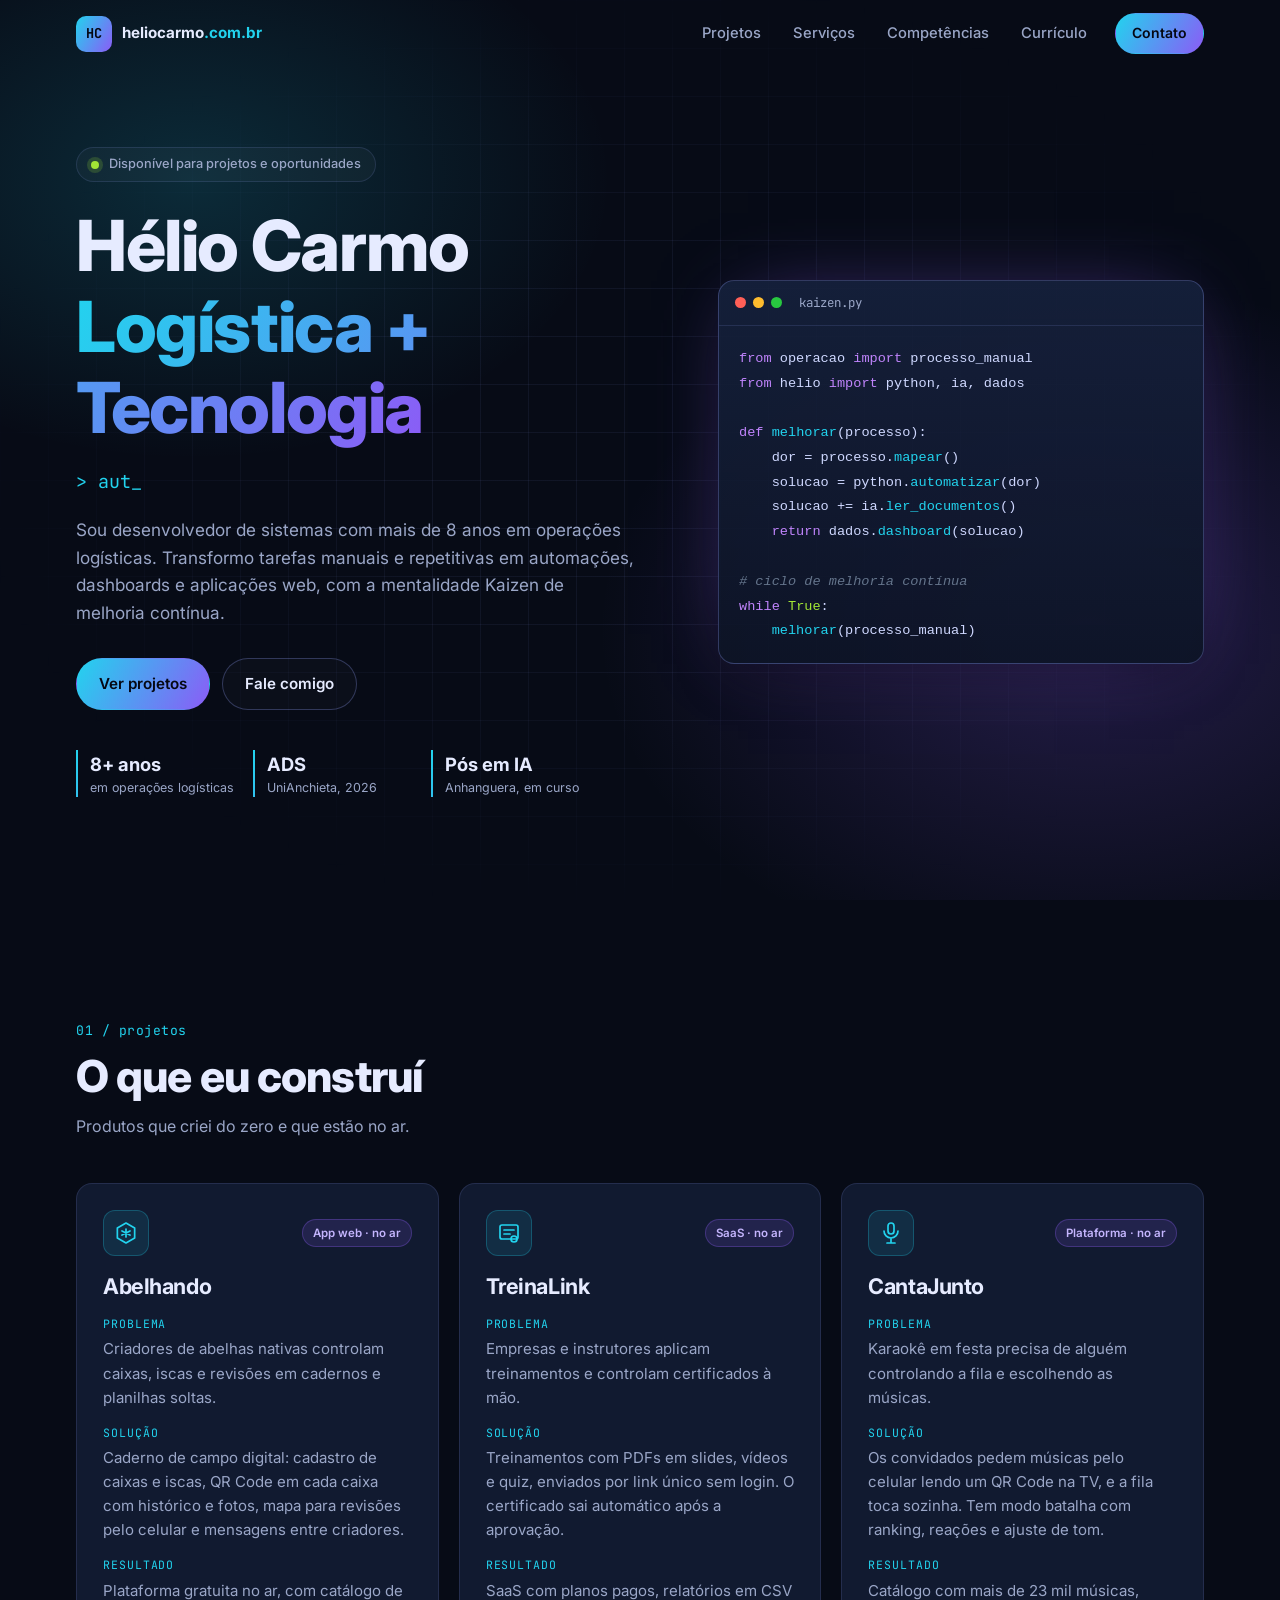
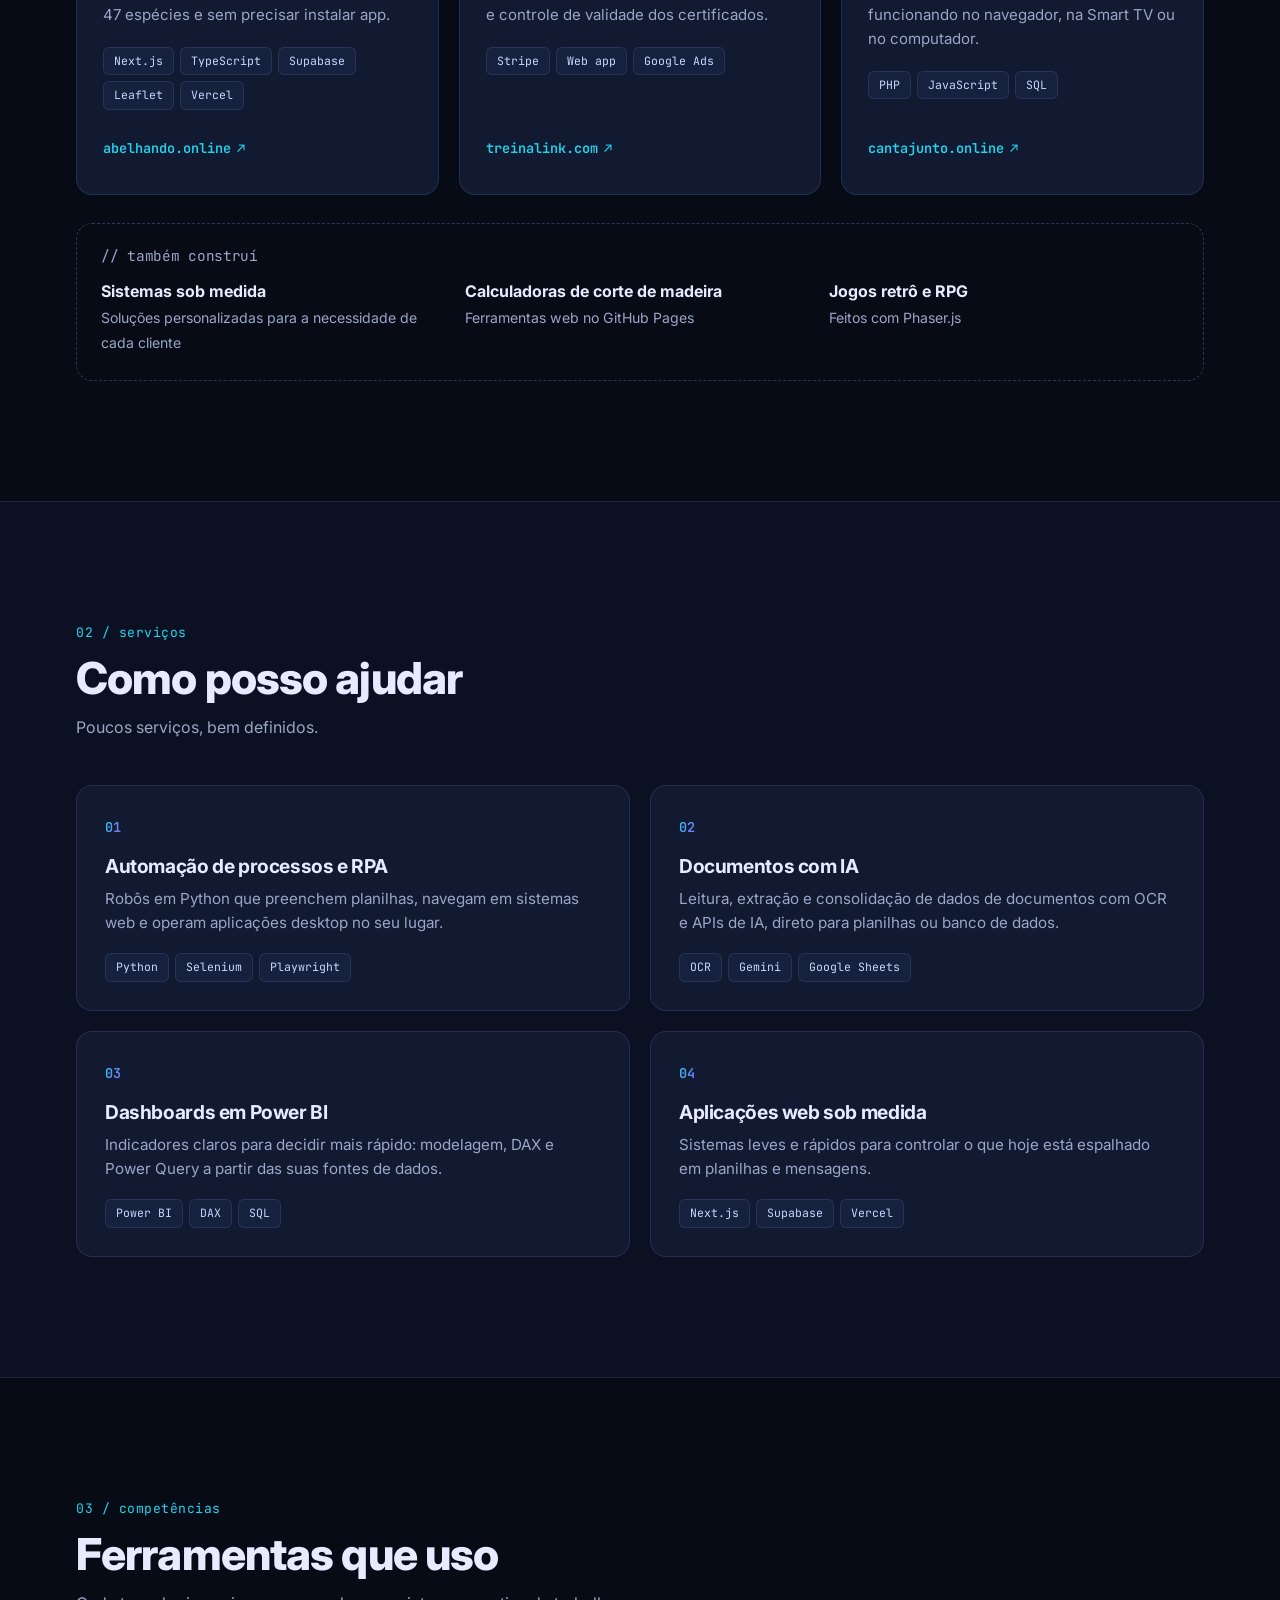
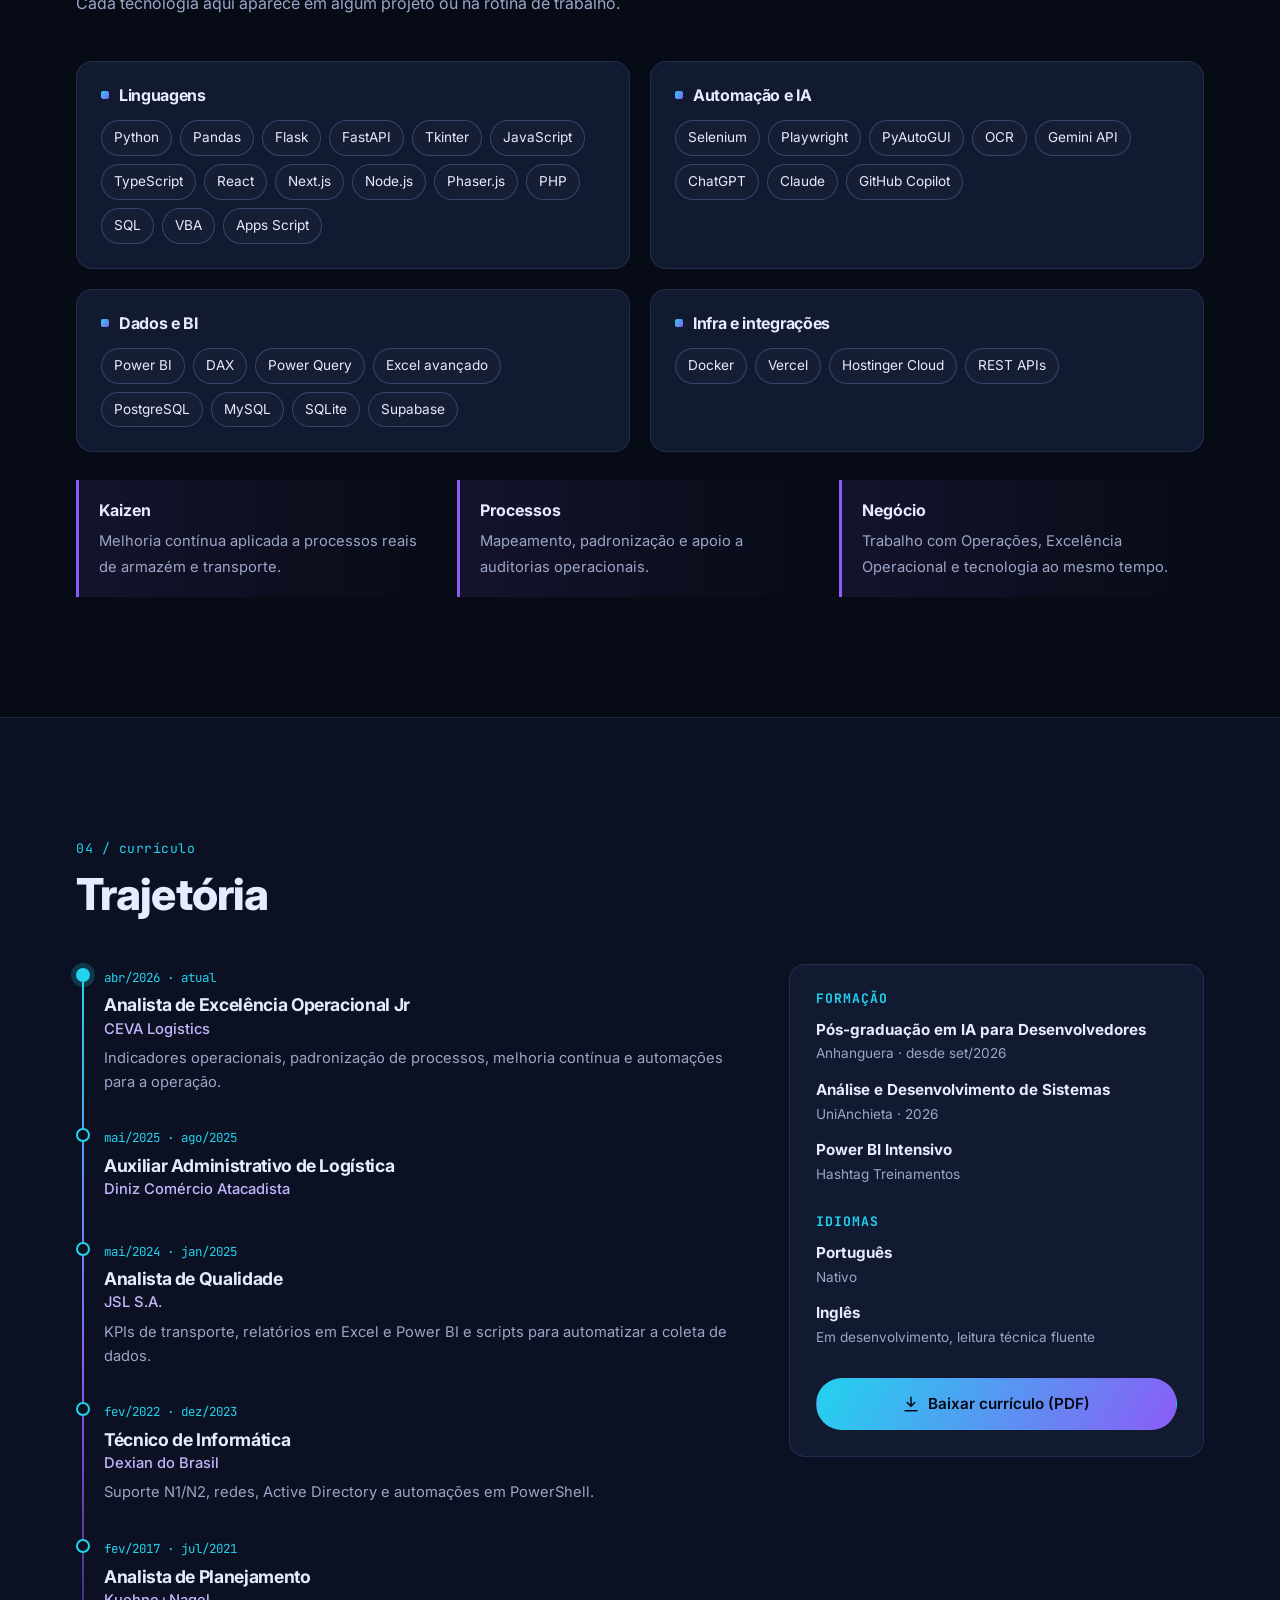
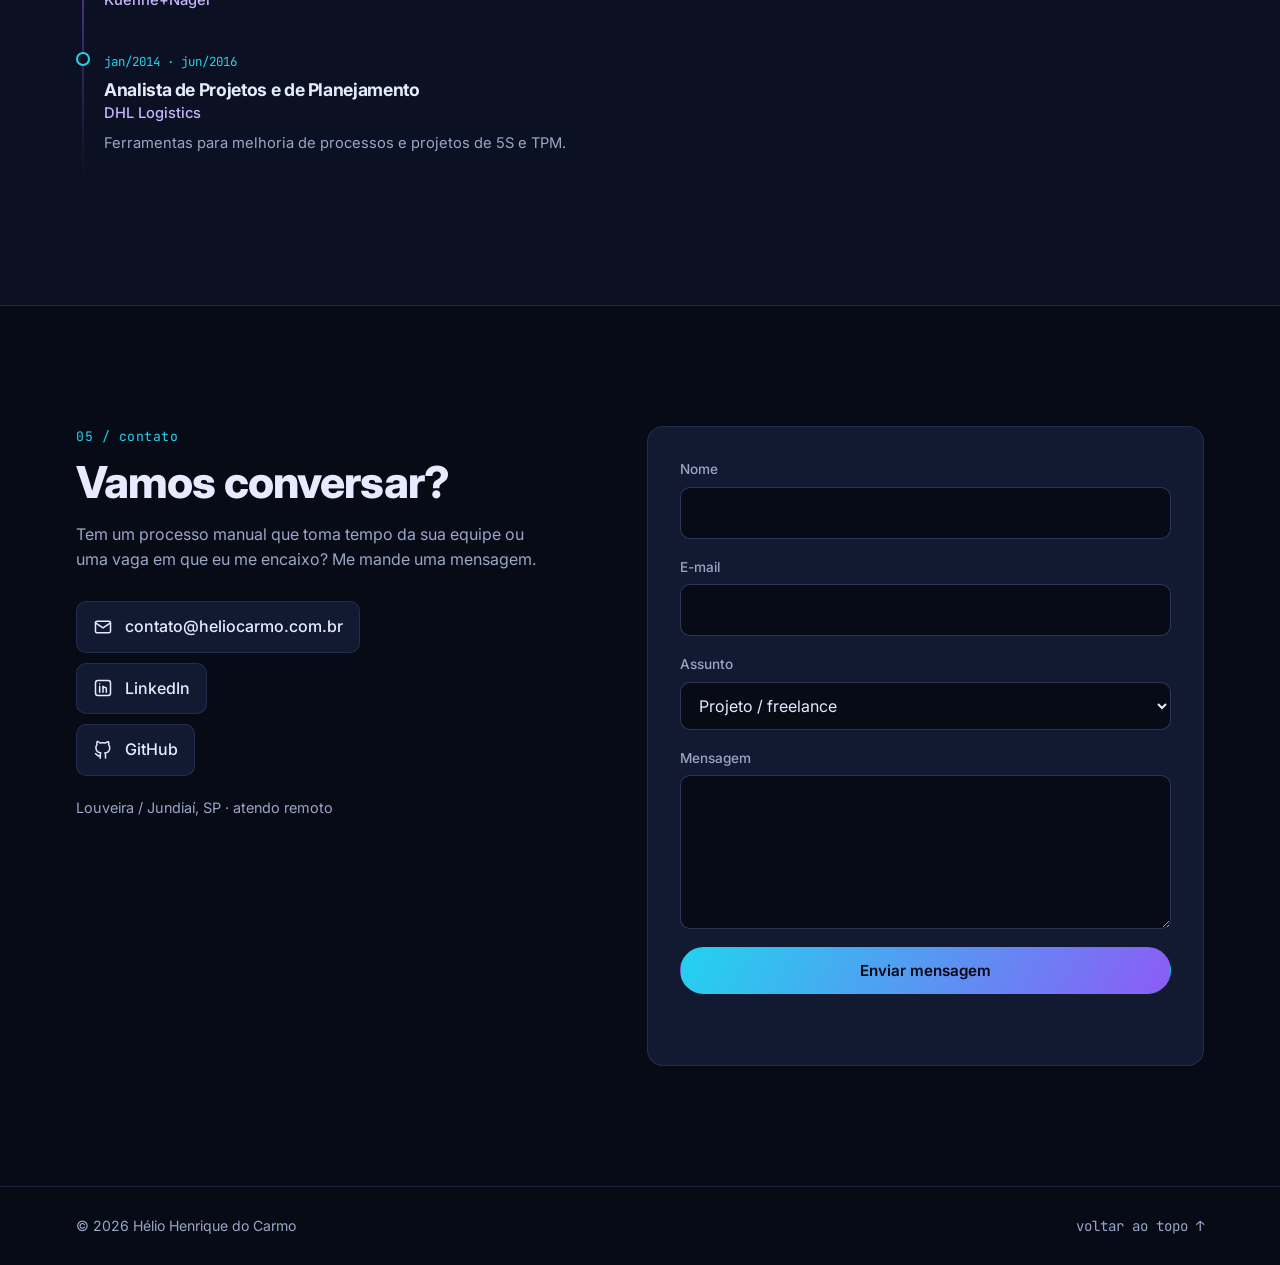
==== index.html @ 14b5cfe4 "Primeira versão do site pessoal Site one-page estático com seções de início, projetos, serviços, com" ====
<!doctype html>
<html lang="pt-BR" class="no-js">
<head>
  <meta charset="utf-8">
  <meta name="viewport" content="width=device-width, initial-scale=1">
  <title>Hélio Carmo · Desenvolvedor de Sistemas, Automação e Dados</title>
  <meta name="description" content="Hélio Henrique do Carmo: desenvolvedor de sistemas que une operações logísticas e tecnologia. Automação com Python, processamento de documentos com IA, Power BI e aplicações web.">
  <meta name="author" content="Hélio Henrique do Carmo">
  <link rel="canonical" href="https://heliocarmo.com.br/">

  <!-- Open Graph -->
  <meta property="og:type" content="website">
  <meta property="og:locale" content="pt_BR">
  <meta property="og:url" content="https://heliocarmo.com.br/">
  <meta property="og:title" content="Hélio Carmo · Automação, Dados e Desenvolvimento">
  <meta property="og:description" content="Transformo dores operacionais em soluções tecnológicas: automação, IA aplicada a documentos, dashboards e aplicações web.">
  <meta property="og:image" content="https://heliocarmo.com.br/assets/og-image.png">
  <meta name="theme-color" content="#070b16">

  <link rel="icon" href="assets/favicon.svg" type="image/svg+xml">
  <link rel="preconnect" href="https://fonts.googleapis.com">
  <link rel="preconnect" href="https://fonts.gstatic.com" crossorigin>
  <link href="https://fonts.googleapis.com/css2?family=Inter:wght@400;500;600;700;800&family=JetBrains+Mono:wght@400;600&display=swap" rel="stylesheet">
  <link rel="stylesheet" href="styles.css">
</head>
<body>
  <a class="skip-link" href="#conteudo">Pular para o conteúdo</a>

  <!-- ============ CABEÇALHO ============ -->
  <header class="header" id="topo">
    <nav class="nav container" aria-label="Navegação principal">
      <a href="#inicio" class="logo" aria-label="Hélio Carmo, voltar ao início">
        <span class="logo__mark">HC</span><span class="logo__text">heliocarmo<span class="accent">.com.br</span></span>
      </a>
      <button class="nav__toggle" aria-expanded="false" aria-controls="menu" aria-label="Abrir menu">
        <span></span><span></span><span></span>
      </button>
      <ul class="nav__menu" id="menu">
        <li><a href="#projetos">Projetos</a></li>
        <li><a href="#servicos">Serviços</a></li>
        <li><a href="#competencias">Competências</a></li>
        <li><a href="#curriculo">Currículo</a></li>
        <li><a href="#contato" class="btn btn--sm btn--primary">Contato</a></li>
      </ul>
    </nav>
  </header>

  <main id="conteudo">
    <!-- ============ INÍCIO / SOBRE ============ -->
    <section class="hero" id="inicio">
      <div class="hero__bg" aria-hidden="true"></div>
      <div class="container hero__grid">
        <div class="hero__text reveal">
          <p class="eyebrow"><span class="dot" aria-hidden="true"></span> Disponível para projetos e oportunidades</p>
          <h1>Hélio Carmo<br><span class="gradient-text">Logística + Tecnologia</span></h1>
          <p class="hero__role mono" aria-live="polite">
            &gt; <span id="typed">automação de processos</span><span class="caret" aria-hidden="true">_</span>
          </p>
          <p class="hero__lead">
            Sou desenvolvedor de sistemas com mais de 8 anos em operações logísticas.
            Transformo tarefas manuais e repetitivas em automações, dashboards e aplicações web,
            com a mentalidade Kaizen de melhoria contínua.
          </p>
          <div class="hero__cta">
            <a href="#projetos" class="btn btn--primary">Ver projetos</a>
            <a href="#contato" class="btn btn--ghost">Fale comigo</a>
          </div>
          <ul class="hero__facts">
            <li><strong>8+ anos</strong><span>em operações logísticas</span></li>
            <li><strong>ADS</strong><span>UniAnchieta, 2026</span></li>
            <li><strong>Pós em IA</strong><span>Anhanguera, em curso</span></li>
          </ul>
        </div>

        <!-- Cartão "terminal": reforça a identidade técnica -->
        <div class="terminal reveal" aria-hidden="true">
          <div class="terminal__bar"><i></i><i></i><i></i><span>kaizen.py</span></div>
<pre class="terminal__body"><code><span class="c-k">from</span> operacao <span class="c-k">import</span> processo_manual
<span class="c-k">from</span> helio <span class="c-k">import</span> python, ia, dados

<span class="c-k">def</span> <span class="c-f">melhorar</span>(processo):
    dor = processo.<span class="c-f">mapear</span>()
    solucao = python.<span class="c-f">automatizar</span>(dor)
    solucao += ia.<span class="c-f">ler_documentos</span>()
    <span class="c-k">return</span> dados.<span class="c-f">dashboard</span>(solucao)

<span class="c-c"># ciclo de melhoria contínua</span>
<span class="c-k">while</span> <span class="c-n">True</span>:
    <span class="c-f">melhorar</span>(processo_manual)</code></pre>
        </div>
      </div>
    </section>

    <!-- ============ PROJETOS ============ -->
    <section class="section" id="projetos">
      <div class="container">
        <header class="section__head reveal">
          <p class="kicker mono">01 / projetos</p>
          <h2>O que eu construí</h2>
          <p class="section__sub">Produtos que criei do zero e que estão no ar.</p>
        </header>

        <div class="projects">
          <article class="project reveal">
            <div class="project__top">
              <span class="project__icon" aria-hidden="true">
                <svg viewBox="0 0 24 24"><path d="M12 2l8.66 5v10L12 22l-8.66-5V7z"/><path d="M12 8v8M8 10l8 4M16 10l-8 4"/></svg>
              </span>
              <span class="badge">App web · no ar</span>
            </div>
            <h3>Abelhando</h3>
            <dl class="case">
              <dt>Problema</dt><dd>Criadores de abelhas nativas controlam caixas, iscas e revisões em cadernos e planilhas soltas.</dd>
              <dt>Solução</dt><dd>Caderno de campo digital: cadastro de caixas e iscas, QR Code em cada caixa com histórico e fotos, mapa para revisões pelo celular e mensagens entre criadores.</dd>
              <dt>Resultado</dt><dd>Plataforma gratuita no ar, com catálogo de 47 espécies e sem precisar instalar app.</dd>
            </dl>
            <ul class="stack"><li>Next.js</li><li>TypeScript</li><li>Supabase</li><li>Leaflet</li><li>Vercel</li></ul>
            <a class="project__link" href="https://abelhando.online" target="_blank" rel="noopener">abelhando.online <span aria-hidden="true">↗</span></a>
          </article>

          <article class="project reveal">
            <div class="project__top">
              <span class="project__icon" aria-hidden="true">
                <svg viewBox="0 0 24 24"><rect x="3" y="4" width="18" height="14" rx="2"/><path d="M7 9h10M7 13h6"/><circle cx="17" cy="18" r="3"/></svg>
              </span>
              <span class="badge">SaaS · no ar</span>
            </div>
            <h3>TreinaLink</h3>
            <dl class="case">
              <dt>Problema</dt><dd>Empresas e instrutores aplicam treinamentos e controlam certificados à mão.</dd>
              <dt>Solução</dt><dd>Treinamentos com PDFs em slides, vídeos e quiz, enviados por link único sem login. O certificado sai automático após a aprovação.</dd>
              <dt>Resultado</dt><dd>SaaS com planos pagos, relatórios em CSV e controle de validade dos certificados.</dd>
            </dl>
            <ul class="stack"><li>Stripe</li><li>Web app</li><li>Google Ads</li></ul>
            <a class="project__link" href="https://treinalink.com" target="_blank" rel="noopener">treinalink.com <span aria-hidden="true">↗</span></a>
          </article>

          <article class="project reveal">
            <div class="project__top">
              <span class="project__icon" aria-hidden="true">
                <svg viewBox="0 0 24 24"><rect x="9" y="2" width="6" height="11" rx="3"/><path d="M5 10a7 7 0 0014 0M12 17v5M8 22h8"/></svg>
              </span>
              <span class="badge">Plataforma · no ar</span>
            </div>
            <h3>CantaJunto</h3>
            <dl class="case">
              <dt>Problema</dt><dd>Karaokê em festa precisa de alguém controlando a fila e escolhendo as músicas.</dd>
              <dt>Solução</dt><dd>Os convidados pedem músicas pelo celular lendo um QR Code na TV, e a fila toca sozinha. Tem modo batalha com ranking, reações e ajuste de tom.</dd>
              <dt>Resultado</dt><dd>Catálogo com mais de 23 mil músicas, funcionando no navegador, na Smart TV ou no computador.</dd>
            </dl>
            <ul class="stack"><li>PHP</li><li>JavaScript</li><li>SQL</li></ul>
            <a class="project__link" href="https://cantajunto.online" target="_blank" rel="noopener">cantajunto.online <span aria-hidden="true">↗</span></a>
          </article>
        </div>

        <!-- Projetos de apoio: mostram curiosidade e variedade -->
        <div class="side-projects reveal">
          <h3 class="mono">// também construí</h3>
          <ul>
            <li><strong>Sistemas sob medida</strong><span>Soluções personalizadas para a necessidade de cada cliente</span></li>
            <li><strong>Calculadoras de corte de madeira</strong><span>Ferramentas web no GitHub Pages</span></li>
            <li><strong>Jogos retrô e RPG</strong><span>Feitos com Phaser.js</span></li>
          </ul>
        </div>
      </div>
    </section>

    <!-- ============ SERVIÇOS ============ -->
    <section class="section section--alt" id="servicos">
      <div class="container">
        <header class="section__head reveal">
          <p class="kicker mono">02 / serviços</p>
          <h2>Como posso ajudar</h2>
          <p class="section__sub">Poucos serviços, bem definidos.</p>
        </header>
        <div class="services">
          <article class="service reveal">
            <span class="service__num mono">01</span>
            <h3>Automação de processos e RPA</h3>
            <p>Robôs em Python que preenchem planilhas, navegam em sistemas web e operam aplicações desktop no seu lugar.</p>
            <ul class="stack"><li>Python</li><li>Selenium</li><li>Playwright</li></ul>
          </article>
          <article class="service reveal">
            <span class="service__num mono">02</span>
            <h3>Documentos com IA</h3>
            <p>Leitura, extração e consolidação de dados de documentos com OCR e APIs de IA, direto para planilhas ou banco de dados.</p>
            <ul class="stack"><li>OCR</li><li>Gemini</li><li>Google Sheets</li></ul>
          </article>
          <article class="service reveal">
            <span class="service__num mono">03</span>
            <h3>Dashboards em Power BI</h3>
            <p>Indicadores claros para decidir mais rápido: modelagem, DAX e Power Query a partir das suas fontes de dados.</p>
            <ul class="stack"><li>Power BI</li><li>DAX</li><li>SQL</li></ul>
          </article>
          <article class="service reveal">
            <span class="service__num mono">04</span>
            <h3>Aplicações web sob medida</h3>
            <p>Sistemas leves e rápidos para controlar o que hoje está espalhado em planilhas e mensagens.</p>
            <ul class="stack"><li>Next.js</li><li>Supabase</li><li>Vercel</li></ul>
          </article>
        </div>
      </div>
    </section>

    <!-- ============ COMPETÊNCIAS ============ -->
    <section class="section" id="competencias">
      <div class="container">
        <header class="section__head reveal">
          <p class="kicker mono">03 / competências</p>
          <h2>Ferramentas que uso</h2>
          <p class="section__sub">Cada tecnologia aqui aparece em algum projeto ou na rotina de trabalho.</p>
        </header>
        <div class="skills">
          <div class="skill reveal">
            <h3>Linguagens</h3>
            <ul class="chips">
              <li>Python</li><li>Pandas</li><li>Flask</li><li>FastAPI</li><li>Tkinter</li>
              <li>JavaScript</li><li>TypeScript</li><li>React</li><li>Next.js</li><li>Node.js</li><li>Phaser.js</li>
              <li>PHP</li><li>SQL</li><li>VBA</li><li>Apps Script</li>
            </ul>
          </div>
          <div class="skill reveal">
            <h3>Automação e IA</h3>
            <ul class="chips">
              <li>Selenium</li><li>Playwright</li><li>PyAutoGUI</li><li>OCR</li><li>Gemini API</li>
              <li>ChatGPT</li><li>Claude</li><li>GitHub Copilot</li>
            </ul>
          </div>
          <div class="skill reveal">
            <h3>Dados e BI</h3>
            <ul class="chips">
              <li>Power BI</li><li>DAX</li><li>Power Query</li><li>Excel avançado</li>
              <li>PostgreSQL</li><li>MySQL</li><li>SQLite</li><li>Supabase</li>
            </ul>
          </div>
          <div class="skill reveal">
            <h3>Infra e integrações</h3>
            <ul class="chips">
              <li>Docker</li><li>Vercel</li><li>Hostinger Cloud</li><li>REST APIs</li>
            </ul>
          </div>
        </div>

        <div class="soft reveal">
          <div><strong>Kaizen</strong><span>Melhoria contínua aplicada a processos reais de armazém e transporte.</span></div>
          <div><strong>Processos</strong><span>Mapeamento, padronização e apoio a auditorias operacionais.</span></div>
          <div><strong>Negócio</strong><span>Trabalho com Operações, Excelência Operacional e tecnologia ao mesmo tempo.</span></div>
        </div>
      </div>
    </section>

    <!-- ============ CURRÍCULO ============ -->
    <section class="section section--alt" id="curriculo">
      <div class="container">
        <header class="section__head reveal">
          <p class="kicker mono">04 / currículo</p>
          <h2>Trajetória</h2>
        </header>

        <div class="cv">
          <ol class="timeline">
            <li class="reveal">
              <span class="timeline__date mono">abr/2026 · atual</span>
              <h3>Analista de Excelência Operacional Jr</h3>
              <p class="timeline__org">CEVA Logistics</p>
              <p>Indicadores operacionais, padronização de processos, melhoria contínua e automações para a operação.</p>
            </li>
            <li class="reveal">
              <span class="timeline__date mono">mai/2025 · ago/2025</span>
              <h3>Auxiliar Administrativo de Logística</h3>
              <p class="timeline__org">Diniz Comércio Atacadista</p>
            </li>
            <li class="reveal">
              <span class="timeline__date mono">mai/2024 · jan/2025</span>
              <h3>Analista de Qualidade</h3>
              <p class="timeline__org">JSL S.A.</p>
              <p>KPIs de transporte, relatórios em Excel e Power BI e scripts para automatizar a coleta de dados.</p>
            </li>
            <li class="reveal">
              <span class="timeline__date mono">fev/2022 · dez/2023</span>
              <h3>Técnico de Informática</h3>
              <p class="timeline__org">Dexian do Brasil</p>
              <p>Suporte N1/N2, redes, Active Directory e automações em PowerShell.</p>
            </li>
            <li class="reveal">
              <span class="timeline__date mono">fev/2017 · jul/2021</span>
              <h3>Analista de Planejamento</h3>
              <p class="timeline__org">Kuehne+Nagel</p>
            </li>
            <li class="reveal">
              <span class="timeline__date mono">jan/2014 · jun/2016</span>
              <h3>Analista de Projetos e de Planejamento</h3>
              <p class="timeline__org">DHL Logistics</p>
              <p>Ferramentas para melhoria de processos e projetos de 5S e TPM.</p>
            </li>
          </ol>

          <aside class="cv__side reveal">
            <h3>Formação</h3>
            <ul class="edu">
              <li><strong>Pós-graduação em IA para Desenvolvedores</strong><span>Anhanguera · desde set/2026</span></li>
              <li><strong>Análise e Desenvolvimento de Sistemas</strong><span>UniAnchieta · 2026</span></li>
              <li><strong>Power BI Intensivo</strong><span>Hashtag Treinamentos</span></li>
            </ul>
            <h3>Idiomas</h3>
            <ul class="edu">
              <li><strong>Português</strong><span>Nativo</span></li>
              <li><strong>Inglês</strong><span>Em desenvolvimento, leitura técnica fluente</span></li>
            </ul>
            <!-- O PDF publicado NÃO deve conter endereço nem telefone -->
            <a href="assets/curriculo-helio-carmo.pdf" class="btn btn--primary btn--block" download>
              <svg viewBox="0 0 24 24" aria-hidden="true"><path d="M12 3v12m0 0l-5-5m5 5l5-5M4 21h16"/></svg>
              Baixar currículo (PDF)
            </a>
          </aside>
        </div>
      </div>
    </section>

    <!-- ============ CONTATO ============ -->
    <section class="section" id="contato">
      <div class="container contact">
        <div class="contact__info reveal">
          <p class="kicker mono">05 / contato</p>
          <h2>Vamos conversar?</h2>
          <p>Tem um processo manual que toma tempo da sua equipe ou uma vaga em que eu me encaixo? Me mande uma mensagem.</p>
          <ul class="contact__links">
            <li>
              <a href="mailto:contato@heliocarmo.com.br">
                <svg viewBox="0 0 24 24" aria-hidden="true"><rect x="3" y="5" width="18" height="14" rx="2"/><path d="M3 7l9 6 9-6"/></svg>
                contato@heliocarmo.com.br
              </a>
            </li>
            <li>
              <a href="https://www.linkedin.com/in/helio-henrique-carmo-84966495/" target="_blank" rel="noopener">
                <svg viewBox="0 0 24 24" aria-hidden="true"><rect x="3" y="3" width="18" height="18" rx="3"/><path d="M8 10v7M8 7v.01M12 17v-4a2 2 0 014 0v4M12 10v7"/></svg>
                LinkedIn
              </a>
            </li>
            <li>
              <a href="https://github.com/Helio-Carmo" target="_blank" rel="noopener">
                <svg viewBox="0 0 24 24" aria-hidden="true"><path d="M9 19c-4 1.5-4-2-6-2.5m12 5v-3.5a3 3 0 00-.9-2.3c3-.3 6-1.5 6-6.5a5 5 0 00-1.4-3.5 4.6 4.6 0 00-.1-3.5s-1.1-.3-3.6 1.4a12.4 12.4 0 00-6.4 0C6.1 1.6 5 1.9 5 1.9a4.6 4.6 0 00-.1 3.5A5 5 0 003.5 9c0 5 3 6.2 6 6.5a3 3 0 00-.9 2.3V22"/></svg>
                GitHub
              </a>
            </li>
          </ul>
          <p class="muted">Louveira / Jundiaí, SP · atendo remoto</p>
        </div>

        <!-- Formulário via Web3Forms (troque a access_key pela sua, gratuita em web3forms.com) -->
        <form class="form reveal" action="https://api.web3forms.com/submit" method="POST" id="contact-form">
          <input type="hidden" name="access_key" value="SUA_ACCESS_KEY_AQUI">
          <input type="hidden" name="subject" value="Novo contato pelo site heliocarmo.com.br">
          <!-- Honeypot anti-spam: invisível para pessoas, bots preenchem -->
          <input type="checkbox" name="botcheck" class="hp" tabindex="-1" autocomplete="off" aria-hidden="true">

          <div class="field">
            <label for="nome">Nome</label>
            <input id="nome" name="name" type="text" autocomplete="name" required>
          </div>
          <div class="field">
            <label for="email">E-mail</label>
            <input id="email" name="email" type="email" autocomplete="email" required>
          </div>
          <div class="field">
            <label for="assunto">Assunto</label>
            <select id="assunto" name="assunto">
              <option>Projeto / freelance</option>
              <option>Oportunidade de emprego</option>
              <option>Outro</option>
            </select>
          </div>
          <div class="field">
            <label for="mensagem">Mensagem</label>
            <textarea id="mensagem" name="message" rows="5" required></textarea>
          </div>
          <button type="submit" class="btn btn--primary btn--block">Enviar mensagem</button>
          <p class="form__status" role="status" aria-live="polite"></p>
        </form>
      </div>
    </section>
  </main>

  <footer class="footer">
    <div class="container footer__inner">
      <p>© <span id="year">2026</span> Hélio Henrique do Carmo</p>
      <a href="#topo" class="mono">voltar ao topo ↑</a>
    </div>
  </footer>

  <script src="script.js" defer></script>
</body>
</html>
---- styles.css ----
/* =========================================================
   heliocarmo.com.br · estilos
   Tema escuro tecnológico: azul-noite + ciano + violeta
   Mobile first: estilos base para celular, media queries ampliam.
   ========================================================= */

:root {
  --bg: #070b16;
  --bg-alt: #0b1122;
  --surface: #111a30;
  --surface-2: #16213d;
  --border: rgba(148, 163, 255, 0.14);
  --border-strong: rgba(148, 163, 255, 0.28);

  --text: #e6ebff;
  --text-muted: #9aa6c7;

  --cyan: #22d3ee;
  --violet: #8b5cf6;
  --lime: #a3e635;
  --gradient: linear-gradient(120deg, var(--cyan), var(--violet));

  --radius: 16px;
  --radius-sm: 10px;
  --shadow: 0 20px 50px -20px rgba(0, 0, 0, 0.6);
  --glow: 0 0 0 1px rgba(34, 211, 238, 0.35), 0 10px 40px -10px rgba(34, 211, 238, 0.35);

  --font: "Inter", system-ui, -apple-system, "Segoe UI", Roboto, sans-serif;
  --mono: "JetBrains Mono", ui-monospace, Consolas, monospace;
  --header-h: 68px;
}

*, *::before, *::after { box-sizing: border-box; }

html { scroll-behavior: smooth; scroll-padding-top: var(--header-h); }

body {
  margin: 0;
  background: var(--bg);
  color: var(--text);
  font-family: var(--font);
  font-size: 1rem;
  line-height: 1.6;
  -webkit-font-smoothing: antialiased;
  overflow-x: hidden;
}

img, svg { display: block; max-width: 100%; }
a { color: inherit; text-decoration: none; }
h1, h2, h3 { line-height: 1.15; margin: 0; letter-spacing: -0.02em; }
p { margin: 0; }
ul, ol, dl, dd { margin: 0; padding: 0; }
ul, ol { list-style: none; }

.container { width: 100%; max-width: 1160px; margin: 0 auto; padding: 0 16px; }
.mono { font-family: var(--mono); }
.accent { color: var(--cyan); }
.muted { color: var(--text-muted); font-size: 0.9rem; }
.gradient-text {
  background: var(--gradient);
  -webkit-background-clip: text;
  background-clip: text;
  color: transparent;
}

/* ---------- Acessibilidade ---------- */
.skip-link {
  position: absolute; left: 16px; top: -100px; z-index: 100;
  background: var(--cyan); color: #04121a; padding: 10px 16px;
  border-radius: var(--radius-sm); font-weight: 600;
}
.skip-link:focus { top: 12px; }

:focus-visible { outline: 2px solid var(--cyan); outline-offset: 3px; border-radius: 6px; }

/* ---------- Botões ---------- */
.btn {
  display: inline-flex; align-items: center; justify-content: center; gap: 8px;
  padding: 13px 22px; border-radius: 999px; font-weight: 600; font-size: 0.95rem;
  border: 1px solid transparent; cursor: pointer; font-family: inherit;
  transition: transform .2s ease, box-shadow .2s ease, background .2s ease, border-color .2s ease;
}
.btn svg { width: 18px; height: 18px; fill: none; stroke: currentColor; stroke-width: 2; stroke-linecap: round; stroke-linejoin: round; }
.btn--primary { background: var(--gradient); color: #050814; }
.btn--primary:hover { transform: translateY(-2px); box-shadow: 0 12px 30px -8px rgba(139, 92, 246, .6); }
.btn--ghost { border-color: var(--border-strong); color: var(--text); background: rgba(255,255,255,.02); }
.btn--ghost:hover { border-color: var(--cyan); color: var(--cyan); }
.btn--sm { padding: 8px 16px; font-size: 0.875rem; }
.btn--block { width: 100%; }

/* ---------- Cabeçalho ---------- */
.header {
  position: fixed; inset: 0 0 auto 0; z-index: 50; height: var(--header-h);
  transition: background .3s ease, border-color .3s ease, backdrop-filter .3s;
  border-bottom: 1px solid transparent;
}
.header.is-scrolled {
  background: rgba(7, 11, 22, 0.78);
  backdrop-filter: blur(14px);
  -webkit-backdrop-filter: blur(14px);
  border-bottom-color: var(--border);
}
.nav { height: 100%; display: flex; align-items: center; justify-content: space-between; }

.logo { display: flex; align-items: center; gap: 10px; font-weight: 700; }
.logo__mark {
  display: grid; place-items: center; width: 36px; height: 36px; border-radius: 10px;
  background: var(--gradient); color: #050814; font-family: var(--mono); font-size: 0.85rem; font-weight: 700;
}
.logo__text { font-size: 0.95rem; }

.nav__toggle {
  width: 44px; height: 44px; display: grid; place-content: center; gap: 5px;
  background: transparent; border: 1px solid var(--border); border-radius: 10px; cursor: pointer;
}
.nav__toggle span { width: 20px; height: 2px; background: var(--text); border-radius: 2px; transition: transform .25s, opacity .25s; }
.nav__toggle[aria-expanded="true"] span:nth-child(1) { transform: translateY(7px) rotate(45deg); }
.nav__toggle[aria-expanded="true"] span:nth-child(2) { opacity: 0; }
.nav__toggle[aria-expanded="true"] span:nth-child(3) { transform: translateY(-7px) rotate(-45deg); }

.nav__menu {
  position: fixed; top: var(--header-h); left: 0; right: 0;
  display: flex; flex-direction: column; gap: 4px; padding: 16px;
  background: rgba(7, 11, 22, 0.97); border-bottom: 1px solid var(--border);
  transform: translateY(-120%); opacity: 0; visibility: hidden;
  transition: transform .3s ease, opacity .3s ease, visibility .3s;
}
.nav__menu.is-open { transform: none; opacity: 1; visibility: visible; }
.nav__menu a:not(.btn) { display: block; padding: 12px 8px; color: var(--text-muted); font-weight: 500; }
.nav__menu a:not(.btn):hover { color: var(--text); }
.nav__menu .btn { margin-top: 8px; }

/* ---------- Hero ---------- */
.hero {
  position: relative; min-height: 100svh;
  display: flex; align-items: center;
  padding: calc(var(--header-h) + 40px) 0 64px;
  overflow: hidden;
}
.hero__bg {
  position: absolute; inset: 0; z-index: -1;
  background:
    radial-gradient(600px 400px at 15% 20%, rgba(34, 211, 238, 0.16), transparent 70%),
    radial-gradient(700px 500px at 85% 70%, rgba(139, 92, 246, 0.22), transparent 70%),
    var(--bg);
}
/* grade sutil "blueprint" */
.hero__bg::after {
  content: ""; position: absolute; inset: 0;
  background-image:
    linear-gradient(rgba(148,163,255,.07) 1px, transparent 1px),
    linear-gradient(90deg, rgba(148,163,255,.07) 1px, transparent 1px);
  background-size: 48px 48px;
  mask-image: radial-gradient(ellipse at center, #000 30%, transparent 75%);
  -webkit-mask-image: radial-gradient(ellipse at center, #000 30%, transparent 75%);
}

.hero__grid { display: grid; gap: 48px; align-items: center; }

.eyebrow {
  display: inline-flex; align-items: center; gap: 10px;
  padding: 6px 14px; border-radius: 999px; font-size: 0.8rem; font-weight: 500;
  color: var(--text-muted); background: rgba(255,255,255,.03); border: 1px solid var(--border);
  margin-bottom: 24px;
}
.dot { width: 8px; height: 8px; border-radius: 50%; background: var(--lime); box-shadow: 0 0 0 4px rgba(163,230,53,.18); animation: pulse 2s infinite; }
@keyframes pulse { 50% { box-shadow: 0 0 0 8px rgba(163,230,53,0); } }

.hero h1 { font-size: clamp(2.4rem, 9vw, 4.4rem); font-weight: 800; }
.hero__role { margin: 18px 0 20px; color: var(--cyan); font-size: clamp(0.95rem, 3.6vw, 1.15rem); min-height: 1.6em; }
.caret { animation: blink 1s steps(1) infinite; }
@keyframes blink { 50% { opacity: 0; } }
.hero__lead { color: var(--text-muted); font-size: 1.075rem; max-width: 560px; }
.hero__cta { display: flex; flex-wrap: wrap; gap: 12px; margin-top: 32px; }

.hero__facts { display: grid; grid-template-columns: repeat(3, 1fr); gap: 12px; margin-top: 40px; max-width: 520px; }
.hero__facts li { padding-left: 12px; border-left: 2px solid; border-image: var(--gradient) 1; }
.hero__facts strong { display: block; font-size: 1.15rem; }
.hero__facts span { font-size: 0.78rem; color: var(--text-muted); line-height: 1.35; display: block; }

/* Terminal */
.terminal {
  background: linear-gradient(180deg, rgba(22,33,61,.9), rgba(13,20,38,.92));
  border: 1px solid var(--border-strong); border-radius: var(--radius);
  box-shadow: var(--shadow), 0 0 80px -30px rgba(139,92,246,.6);
  overflow: hidden;
}
.terminal__bar { display: flex; align-items: center; gap: 7px; padding: 12px 16px; border-bottom: 1px solid var(--border); }
.terminal__bar i { width: 11px; height: 11px; border-radius: 50%; background: #ff5f57; }
.terminal__bar i:nth-child(2) { background: #febc2e; }
.terminal__bar i:nth-child(3) { background: #28c840; }
.terminal__bar span { margin-left: 10px; font-family: var(--mono); font-size: 0.78rem; color: var(--text-muted); }
.terminal__body { margin: 0; padding: 20px; font-family: var(--mono); font-size: 0.78rem; line-height: 1.75; color: #cfd8ff; overflow-x: auto; }
.c-k { color: #c084fc; }
.c-f { color: var(--cyan); }
.c-c { color: #64748b; font-style: italic; }
.c-n { color: var(--lime); }

/* ---------- Seções ---------- */
.section { padding: 88px 0; position: relative; }
.section--alt { background: var(--bg-alt); border-block: 1px solid var(--border); }
.section__head { margin-bottom: 44px; max-width: 640px; }
.kicker { color: var(--cyan); font-size: 0.82rem; margin-bottom: 10px; letter-spacing: .04em; }
.section h2 { font-size: clamp(1.9rem, 6vw, 2.75rem); font-weight: 800; }
.section__sub { color: var(--text-muted); margin-top: 12px; }

/* Cartões genéricos */
.project, .service, .skill, .form, .cv__side {
  background: var(--surface); border: 1px solid var(--border); border-radius: var(--radius);
}

/* ---------- Projetos ---------- */
.projects { display: grid; gap: 20px; }
.project {
  padding: 26px; position: relative; overflow: hidden;
  transition: transform .3s ease, border-color .3s ease, box-shadow .3s ease;
}
.project::before {
  content: ""; position: absolute; inset: 0 0 auto 0; height: 3px; background: var(--gradient);
  transform: scaleX(0); transform-origin: left; transition: transform .4s ease;
}
.project:hover { transform: translateY(-4px); border-color: var(--border-strong); box-shadow: var(--shadow); }
.project:hover::before { transform: scaleX(1); }

.project__top { display: flex; justify-content: space-between; align-items: center; margin-bottom: 18px; }
.project__icon {
  width: 46px; height: 46px; border-radius: 12px; display: grid; place-items: center;
  background: rgba(34, 211, 238, 0.1); border: 1px solid rgba(34, 211, 238, 0.25);
}
.project__icon svg { width: 24px; height: 24px; fill: none; stroke: var(--cyan); stroke-width: 1.7; stroke-linecap: round; stroke-linejoin: round; }
.badge { font-size: 0.72rem; font-weight: 600; padding: 4px 10px; border-radius: 999px; color: #c4b5fd; background: rgba(139, 92, 246, 0.14); border: 1px solid rgba(139, 92, 246, 0.3); }
.project h3 { font-size: 1.35rem; margin-bottom: 16px; }

.case { display: grid; gap: 4px; margin-bottom: 20px; }
.case dt { font-family: var(--mono); font-size: 0.72rem; text-transform: uppercase; letter-spacing: .08em; color: var(--cyan); margin-top: 10px; }
.case dt:first-child { margin-top: 0; }
.case dd { color: var(--text-muted); font-size: 0.94rem; }

.stack { display: flex; flex-wrap: wrap; gap: 6px; }
.stack li { font-family: var(--mono); font-size: 0.72rem; padding: 4px 10px; border-radius: 6px; background: var(--surface-2); border: 1px solid var(--border); color: #cbd5ff; }

.side-projects { margin-top: 28px; padding: 24px; border: 1px dashed var(--border-strong); border-radius: var(--radius); }
.side-projects h3 { font-size: 0.9rem; color: var(--text-muted); font-weight: 400; margin-bottom: 14px; }
.side-projects ul { display: grid; gap: 14px; }
.side-projects li strong { display: block; }
.side-projects li span { color: var(--text-muted); font-size: 0.88rem; }

/* ---------- Serviços ---------- */
.services { display: grid; gap: 20px; }
.service { padding: 28px; transition: border-color .3s, box-shadow .3s; }
.service:hover { border-color: rgba(34, 211, 238, .45); box-shadow: var(--glow); }
.service__num { display: inline-block; font-size: 0.85rem; font-weight: 600; margin-bottom: 16px; color: transparent; background: var(--gradient); -webkit-background-clip: text; background-clip: text; }
.service h3 { font-size: 1.2rem; margin-bottom: 10px; }
.service p { color: var(--text-muted); font-size: 0.95rem; margin-bottom: 18px; }

/* ---------- Competências ---------- */
.skills { display: grid; gap: 20px; }
.skill { padding: 24px; }
.skill h3 { font-size: 1rem; margin-bottom: 16px; display: flex; align-items: center; gap: 10px; }
.skill h3::before { content: ""; width: 8px; height: 8px; border-radius: 2px; background: var(--gradient); }
.chips { display: flex; flex-wrap: wrap; gap: 8px; }
.chips li { font-size: 0.85rem; padding: 6px 12px; border-radius: 999px; border: 1px solid var(--border-strong); background: rgba(255,255,255,.02); transition: border-color .2s, color .2s; }
.chips li:hover { border-color: var(--cyan); color: var(--cyan); }

.soft { display: grid; gap: 16px; margin-top: 28px; }
.soft div { padding: 18px 20px; border-left: 3px solid var(--violet); background: linear-gradient(90deg, rgba(139,92,246,.1), transparent); border-radius: 0 var(--radius-sm) var(--radius-sm) 0; }
.soft strong { display: block; margin-bottom: 4px; }
.soft span { color: var(--text-muted); font-size: 0.92rem; }

/* ---------- Currículo ---------- */
.cv { display: grid; gap: 32px; }
.timeline { position: relative; padding-left: 28px; }
.timeline::before { content: ""; position: absolute; left: 6px; top: 6px; bottom: 6px; width: 2px; background: linear-gradient(var(--cyan), var(--violet), transparent); }
.timeline li { position: relative; padding-bottom: 30px; }
.timeline li::before {
  content: ""; position: absolute; left: -28px; top: 4px; width: 14px; height: 14px; border-radius: 50%;
  background: var(--bg-alt); border: 2px solid var(--cyan);
}
.timeline li:first-child::before { background: var(--cyan); box-shadow: 0 0 0 5px rgba(34,211,238,.2); }
.timeline__date { font-size: 0.78rem; color: var(--cyan); }
.timeline h3 { font-size: 1.1rem; margin: 6px 0 2px; }
.timeline__org { color: #c4b5fd; font-weight: 500; font-size: 0.92rem; margin-bottom: 6px; }
.timeline li p:not(.timeline__org) { color: var(--text-muted); font-size: 0.92rem; }

.cv__side { padding: 26px; align-self: start; }
.cv__side h3 { font-size: 0.82rem; font-family: var(--mono); color: var(--cyan); text-transform: uppercase; letter-spacing: .08em; margin-bottom: 14px; }
.edu { display: grid; gap: 14px; margin-bottom: 28px; }
.edu strong { display: block; font-size: 0.95rem; line-height: 1.35; }
.edu span { color: var(--text-muted); font-size: 0.85rem; }

/* ---------- Contato ---------- */
.contact { display: grid; gap: 40px; }
.contact__info h2 { margin-bottom: 14px; }
.contact__info > p:not(.kicker):not(.muted) { color: var(--text-muted); max-width: 460px; }
.contact__links { display: grid; gap: 10px; margin: 28px 0 20px; }
.contact__links a {
  display: inline-flex; align-items: center; gap: 12px; padding: 12px 16px; min-height: 48px;
  border: 1px solid var(--border); border-radius: var(--radius-sm); background: var(--surface);
  font-weight: 500; transition: border-color .2s, color .2s; word-break: break-all;
}
.contact__links a:hover { border-color: var(--cyan); color: var(--cyan); }
.contact__links svg { width: 20px; height: 20px; flex: none; fill: none; stroke: currentColor; stroke-width: 1.8; stroke-linecap: round; stroke-linejoin: round; }

.form { padding: 24px; display: grid; gap: 18px; }
.field { display: grid; gap: 6px; }
.field label { font-size: 0.85rem; font-weight: 500; color: var(--text-muted); }
.field input, .field textarea, .field select {
  width: 100%; padding: 12px 14px; border-radius: var(--radius-sm); font: inherit; color: var(--text);
  background: var(--bg); border: 1px solid var(--border-strong); transition: border-color .2s, box-shadow .2s;
}
.field textarea { resize: vertical; min-height: 120px; }
.field input:focus, .field textarea:focus, .field select:focus { outline: none; border-color: var(--cyan); box-shadow: 0 0 0 3px rgba(34,211,238,.2); }
.hp { position: absolute; left: -9999px; width: 1px; height: 1px; opacity: 0; }
.form__status { font-size: 0.9rem; min-height: 1.4em; text-align: center; }
.form__status.ok { color: var(--lime); }
.form__status.err { color: #fb7185; }

/* ---------- Rodapé ---------- */
.footer { border-top: 1px solid var(--border); padding: 28px 0; color: var(--text-muted); font-size: 0.88rem; }
.footer__inner { display: flex; flex-wrap: wrap; justify-content: space-between; gap: 12px; }
.footer a:hover { color: var(--cyan); }

/* ---------- Animação de entrada ---------- */
.reveal { opacity: 0; transform: translateY(24px); transition: opacity .7s ease, transform .7s ease; }
.reveal.is-visible { opacity: 1; transform: none; }
.no-js .reveal { opacity: 1; transform: none; }

/* =========================================================
   Breakpoints
   ========================================================= */
@media (min-width: 640px) {
  .services, .skills { grid-template-columns: repeat(2, 1fr); }
  .side-projects ul { grid-template-columns: repeat(3, 1fr); }
  .soft { grid-template-columns: repeat(3, 1fr); }
  .form { padding: 32px; }
  .terminal__body { font-size: 0.85rem; }
}

@media (min-width: 900px) {
  .nav__toggle { display: none; }
  .nav__menu {
    position: static; flex-direction: row; align-items: center; gap: 8px; padding: 0;
    background: none; border: 0; transform: none; opacity: 1; visibility: visible;
  }
  .nav__menu a:not(.btn) { padding: 8px 12px; font-size: 0.92rem; }
  .nav__menu .btn { margin: 0 0 0 8px; }

  .hero__grid { grid-template-columns: 1.1fr 0.9fr; }
  .projects { grid-template-columns: repeat(3, 1fr); }
  .cv { grid-template-columns: 1.6fr 1fr; gap: 48px; }
  .contact { grid-template-columns: 1fr 1.1fr; gap: 64px; align-items: start; }
  .section { padding: 120px 0; }
}

/* Respeita quem prefere menos movimento */
@media (prefers-reduced-motion: reduce) {
  html { scroll-behavior: auto; }
  *, *::before, *::after { animation: none !important; transition: none !important; }
  .reveal { opacity: 1; transform: none; }
}

/* Link "ver site" dos cards de projeto */
.project { display: flex; flex-direction: column; }
.project .stack { margin-bottom: 20px; }
.project__link {
  margin-top: auto; align-self: flex-start;
  display: inline-flex; align-items: center; gap: 6px; padding: 8px 0;
  font-family: var(--mono); font-size: 0.85rem; font-weight: 600; color: var(--cyan);
  border-bottom: 1px solid transparent; transition: border-color .2s, gap .2s;
}
.project__link:hover { border-bottom-color: var(--cyan); gap: 10px; }
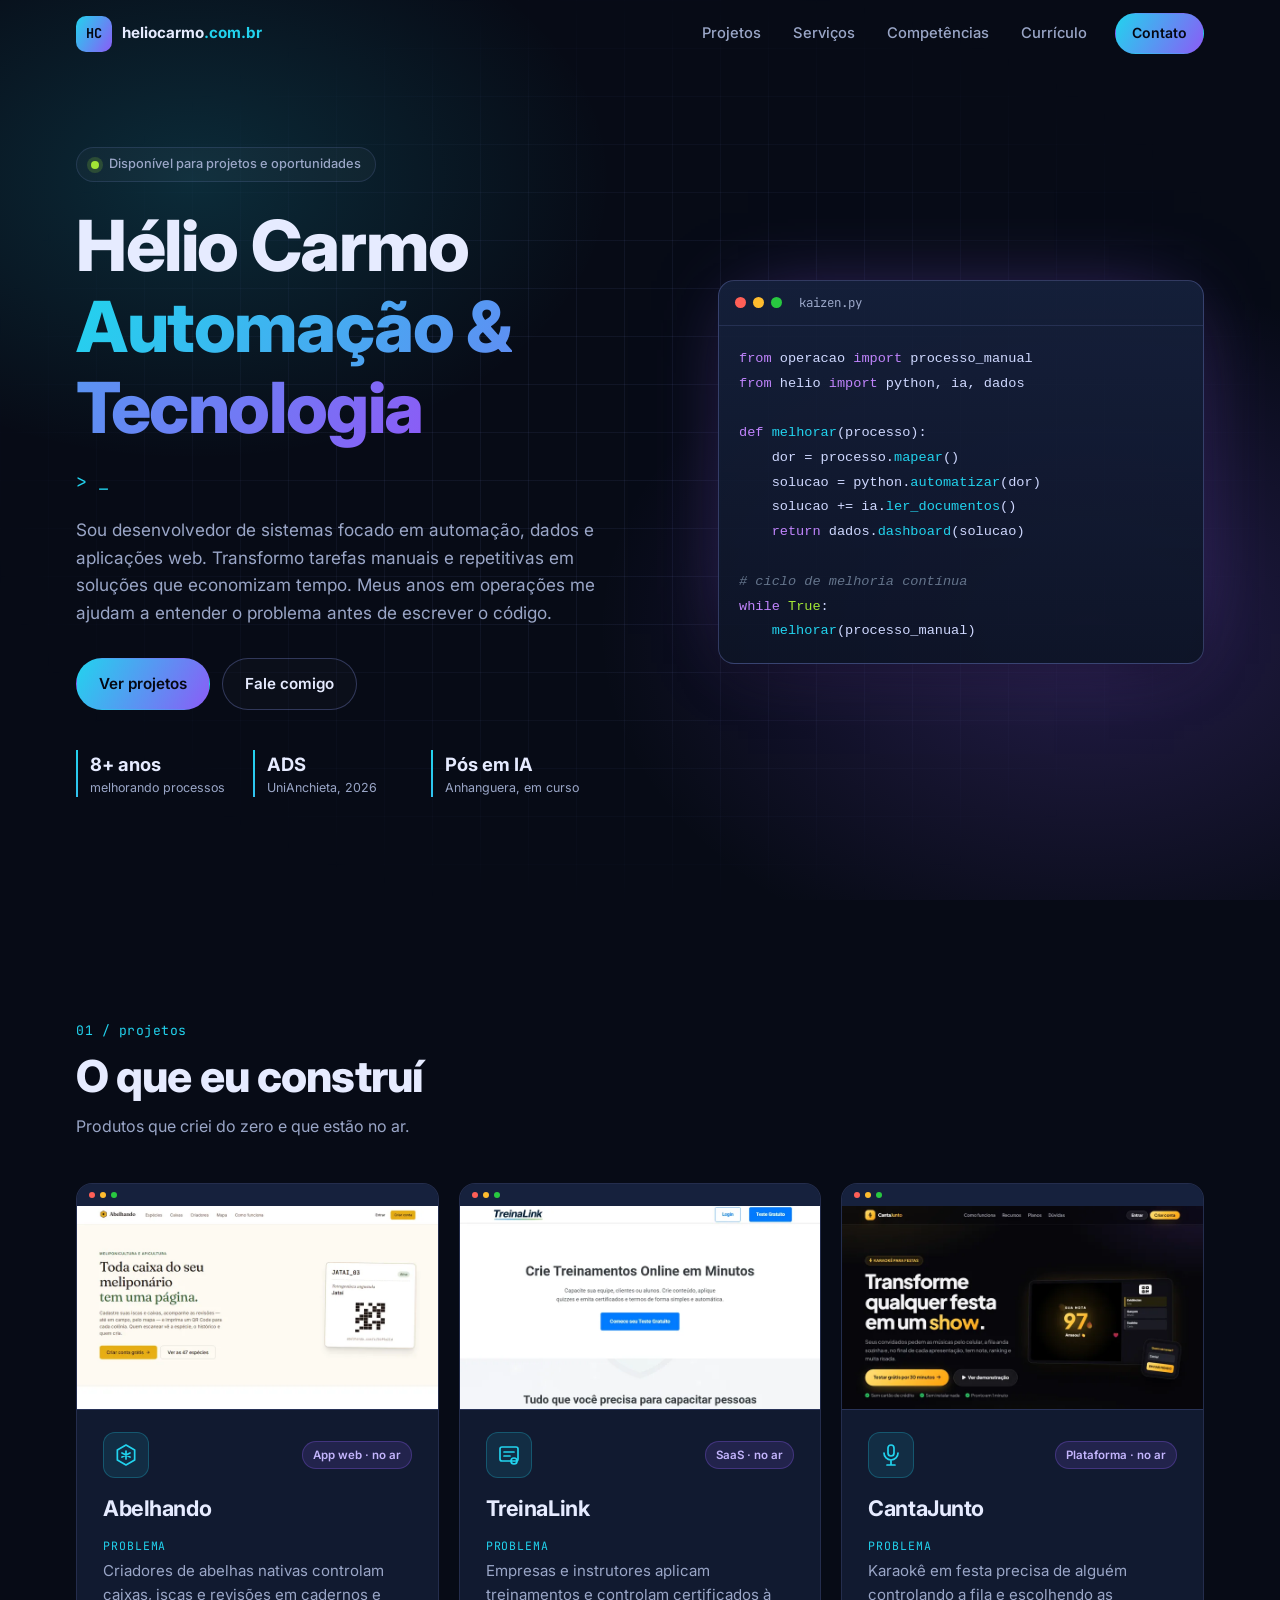
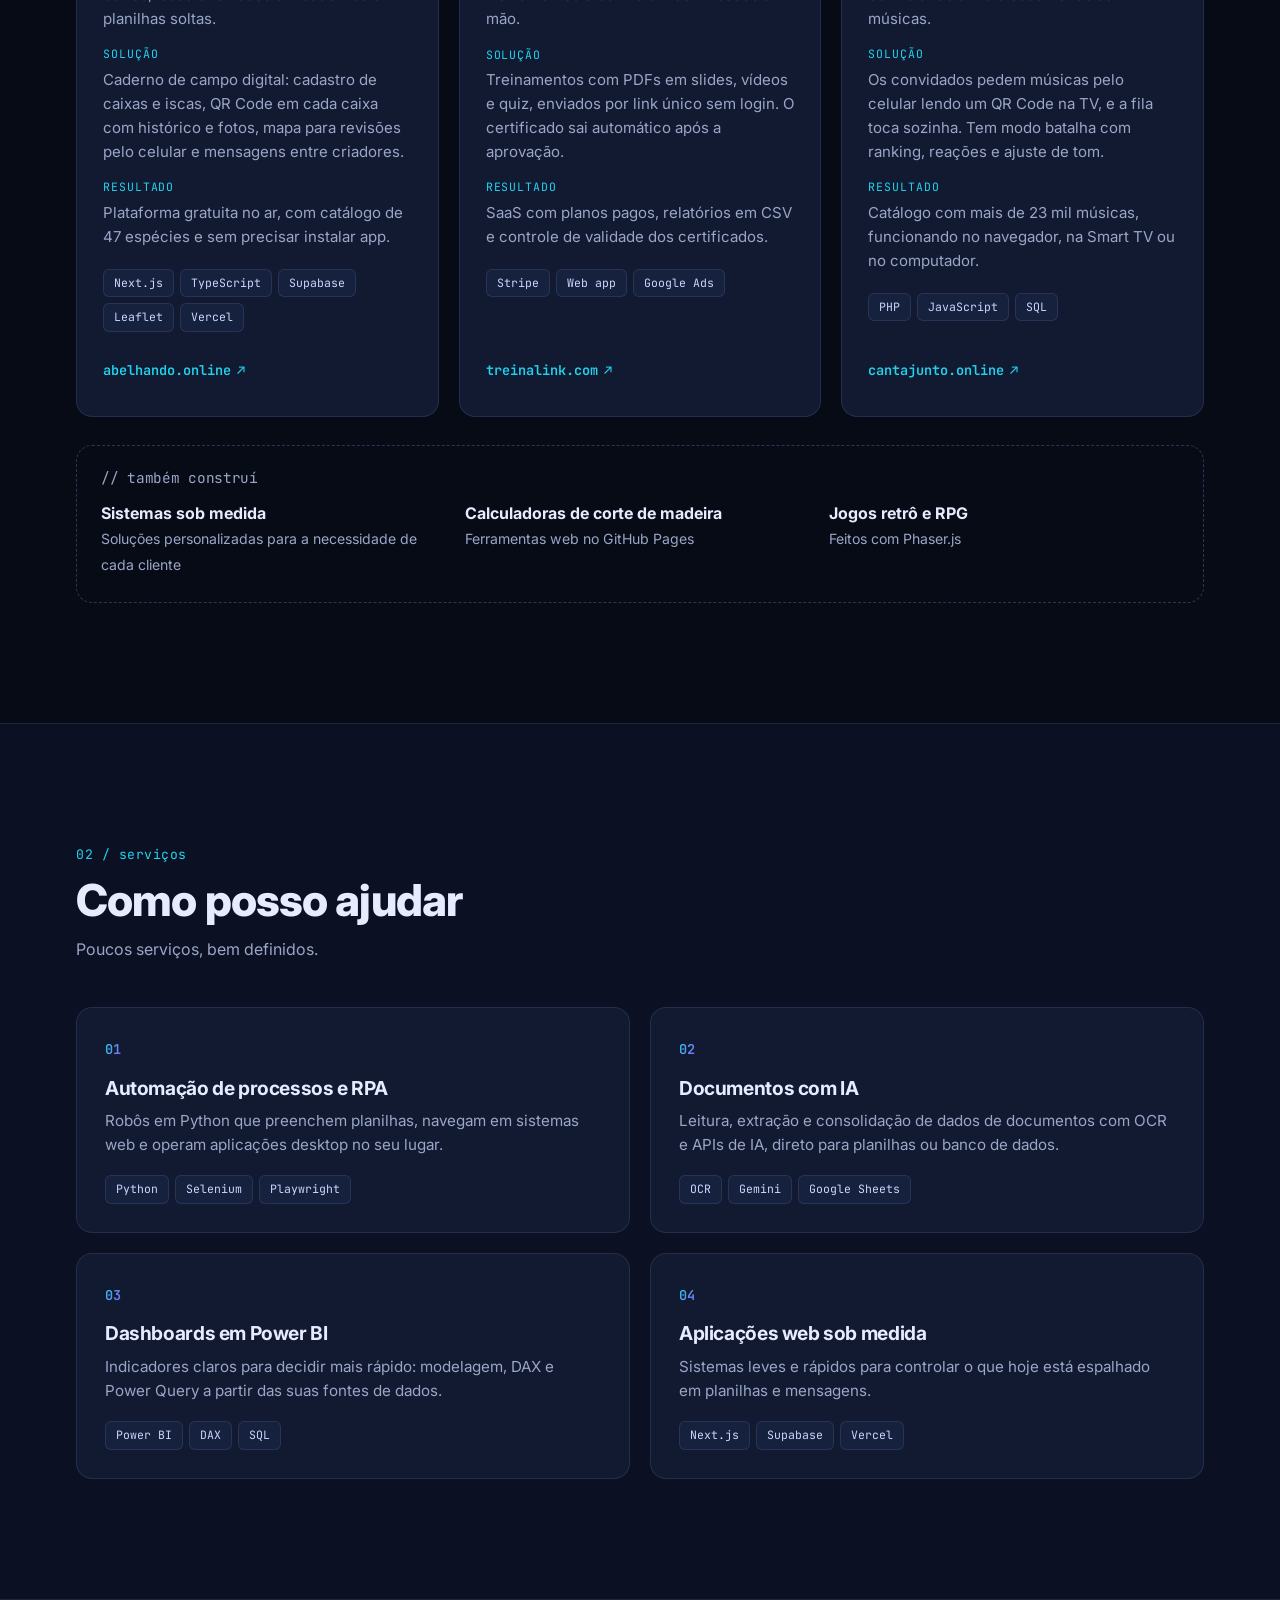
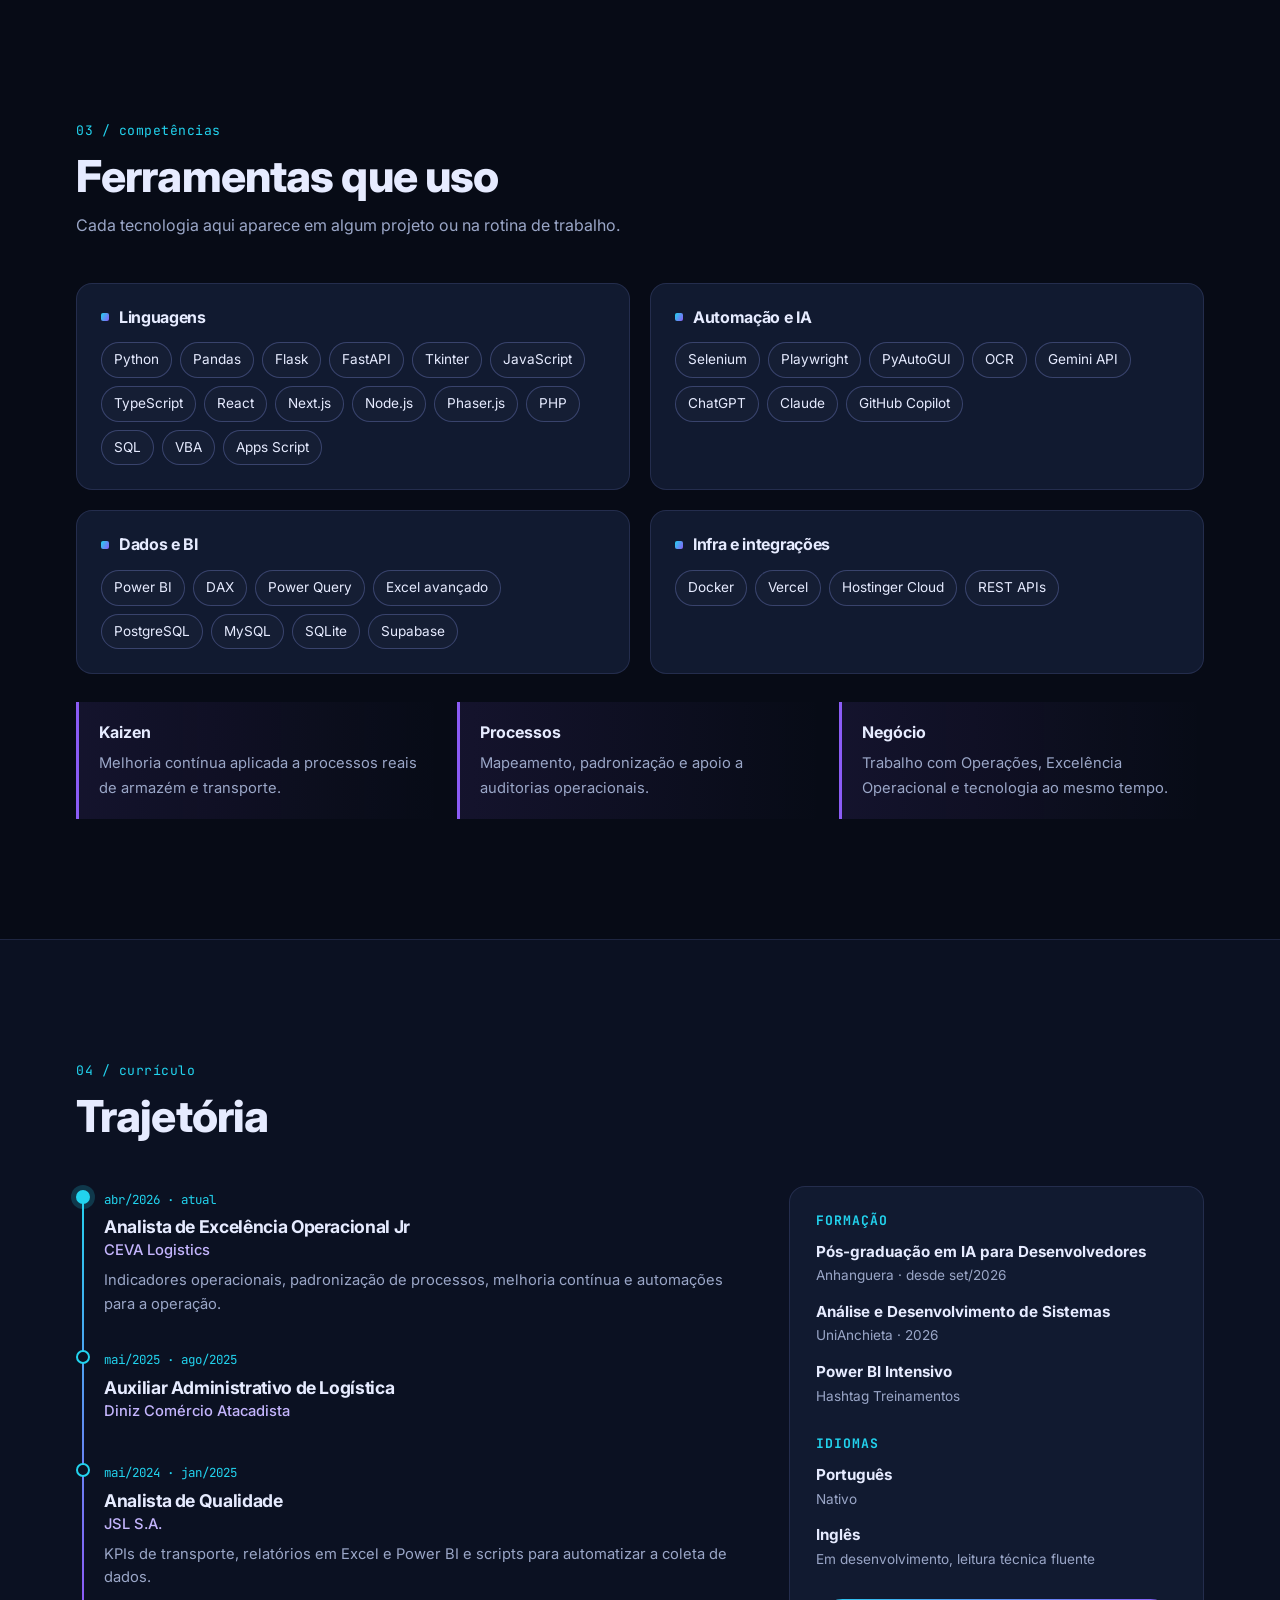
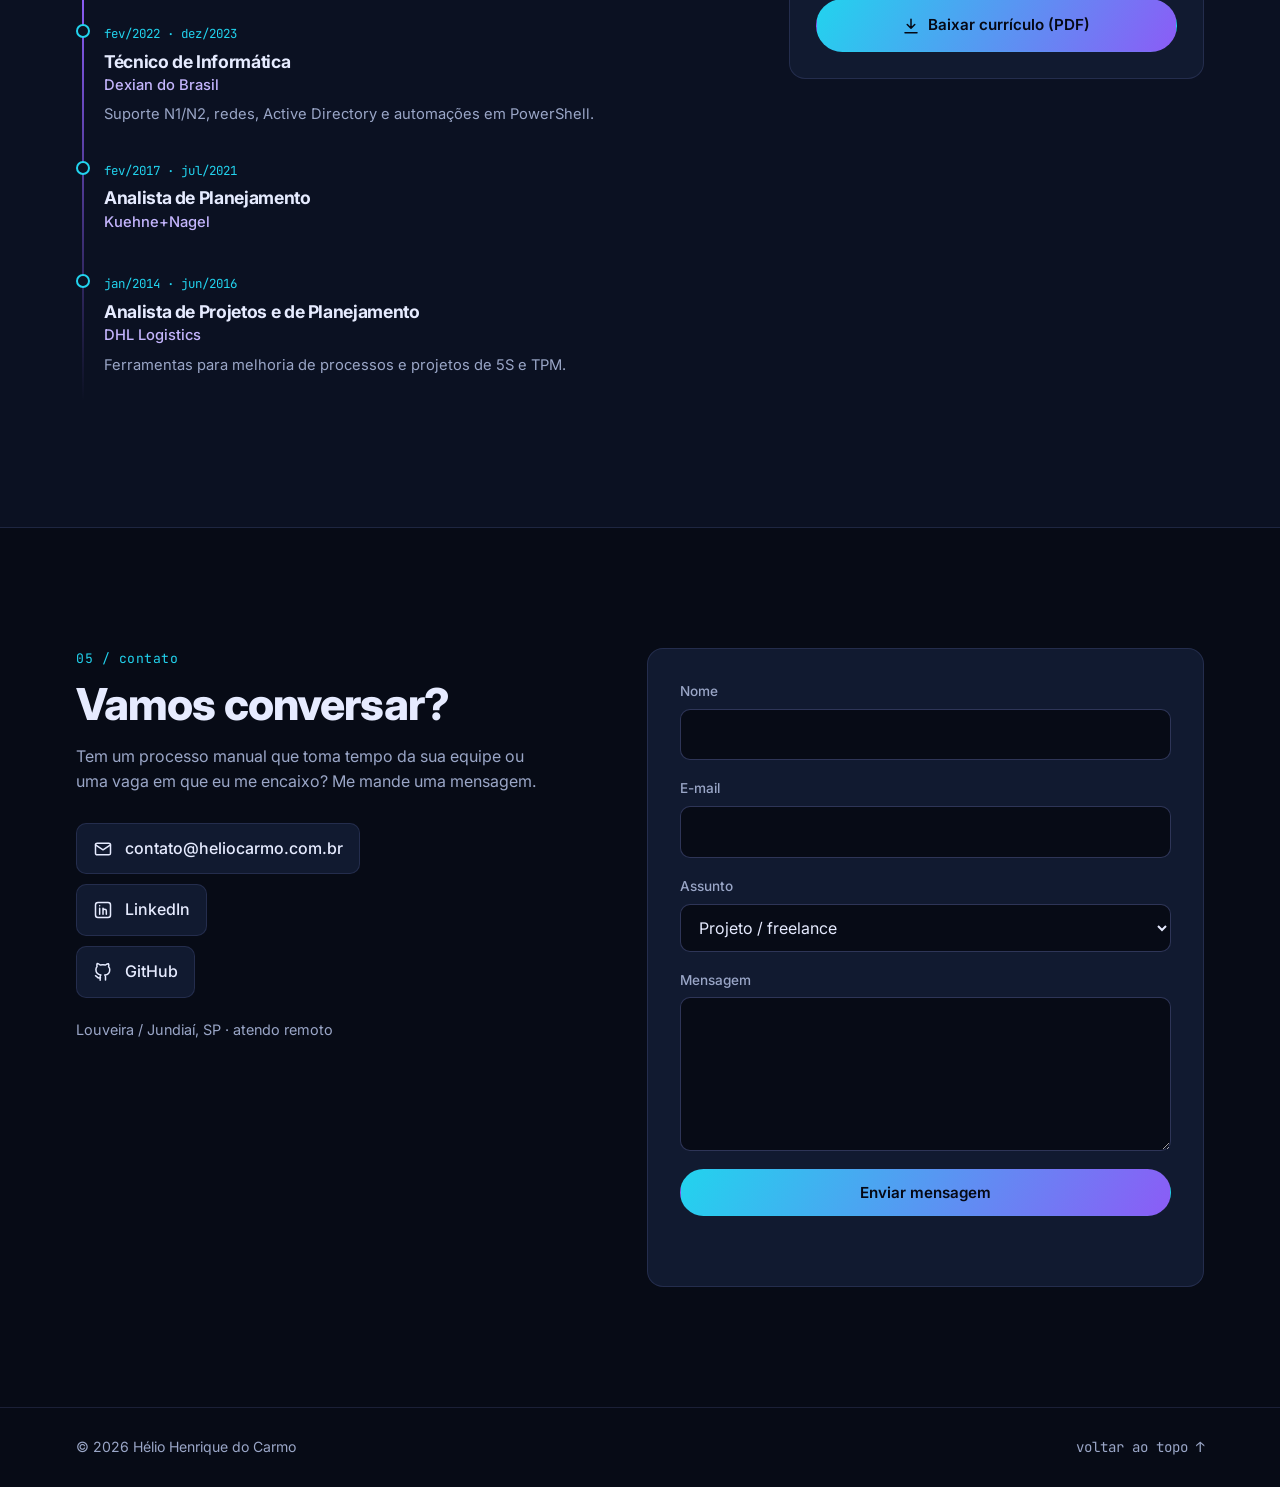
==== commit 44265d7b: "Foco em automação, prints dos projetos e imagem de compartilhamento - Hero passa a destacar Automaçã" ====
--- a/index.html
+++ b/index.html
@@ -4,17 +4,17 @@
   <meta charset="utf-8">
   <meta name="viewport" content="width=device-width, initial-scale=1">
   <title>Hélio Carmo · Desenvolvedor de Sistemas, Automação e Dados</title>
-  <meta name="description" content="Hélio Henrique do Carmo: desenvolvedor de sistemas que une operações logísticas e tecnologia. Automação com Python, processamento de documentos com IA, Power BI e aplicações web.">
+  <meta name="description" content="Hélio Henrique do Carmo: desenvolvedor de sistemas focado em automação e tecnologia. Automação com Python, processamento de documentos com IA, Power BI e aplicações web.">
   <meta name="author" content="Hélio Henrique do Carmo">
-  <link rel="canonical" href="https://heliocarmo.com.br/">
+  <link rel="canonical" href="https://helio-carmo.github.io/heliocarmo.com.br/">
 
   <!-- Open Graph -->
   <meta property="og:type" content="website">
   <meta property="og:locale" content="pt_BR">
-  <meta property="og:url" content="https://heliocarmo.com.br/">
+  <meta property="og:url" content="https://helio-carmo.github.io/heliocarmo.com.br/">
   <meta property="og:title" content="Hélio Carmo · Automação, Dados e Desenvolvimento">
   <meta property="og:description" content="Transformo dores operacionais em soluções tecnológicas: automação, IA aplicada a documentos, dashboards e aplicações web.">
-  <meta property="og:image" content="https://heliocarmo.com.br/assets/og-image.png">
+  <meta property="og:image" content="https://helio-carmo.github.io/heliocarmo.com.br/assets/og-image.png">
   <meta name="theme-color" content="#070b16">
 
   <link rel="icon" href="assets/favicon.svg" type="image/svg+xml">
@@ -27,7 +27,7 @@
   <a class="skip-link" href="#conteudo">Pular para o conteúdo</a>
 
   <!-- ============ CABEÇALHO ============ -->
-  <header class="header" id="topo">
+  <header class="header">
     <nav class="nav container" aria-label="Navegação principal">
       <a href="#inicio" class="logo" aria-label="Hélio Carmo, voltar ao início">
         <span class="logo__mark">HC</span><span class="logo__text">heliocarmo<span class="accent">.com.br</span></span>
@@ -52,21 +52,21 @@
       <div class="container hero__grid">
         <div class="hero__text reveal">
           <p class="eyebrow"><span class="dot" aria-hidden="true"></span> Disponível para projetos e oportunidades</p>
-          <h1>Hélio Carmo<br><span class="gradient-text">Logística + Tecnologia</span></h1>
+          <h1>Hélio Carmo<br><span class="gradient-text">Automação &amp; Tecnologia</span></h1>
           <p class="hero__role mono" aria-live="polite">
             &gt; <span id="typed">automação de processos</span><span class="caret" aria-hidden="true">_</span>
           </p>
           <p class="hero__lead">
-            Sou desenvolvedor de sistemas com mais de 8 anos em operações logísticas.
-            Transformo tarefas manuais e repetitivas em automações, dashboards e aplicações web,
-            com a mentalidade Kaizen de melhoria contínua.
+            Sou desenvolvedor de sistemas focado em automação, dados e aplicações web.
+            Transformo tarefas manuais e repetitivas em soluções que economizam tempo.
+            Meus anos em operações me ajudam a entender o problema antes de escrever o código.
           </p>
           <div class="hero__cta">
             <a href="#projetos" class="btn btn--primary">Ver projetos</a>
             <a href="#contato" class="btn btn--ghost">Fale comigo</a>
           </div>
           <ul class="hero__facts">
-            <li><strong>8+ anos</strong><span>em operações logísticas</span></li>
+            <li><strong>8+ anos</strong><span>melhorando processos</span></li>
             <li><strong>ADS</strong><span>UniAnchieta, 2026</span></li>
             <li><strong>Pós em IA</strong><span>Anhanguera, em curso</span></li>
           </ul>
@@ -102,6 +102,9 @@
 
         <div class="projects">
           <article class="project reveal">
+            <figure class="project__shot">
+              <img src="assets/projetos/abelhando.webp" alt="Página inicial do Abelhando, com o cartão de uma caixa de abelha jataí e seu QR Code" width="800" height="450" loading="lazy" decoding="async">
+            </figure>
             <div class="project__top">
               <span class="project__icon" aria-hidden="true">
                 <svg viewBox="0 0 24 24"><path d="M12 2l8.66 5v10L12 22l-8.66-5V7z"/><path d="M12 8v8M8 10l8 4M16 10l-8 4"/></svg>
@@ -119,6 +122,9 @@
           </article>
 
           <article class="project reveal">
+            <figure class="project__shot">
+              <img src="assets/projetos/treinalink.webp" alt="Página inicial do TreinaLink: crie treinamentos online em minutos" width="800" height="450" loading="lazy" decoding="async">
+            </figure>
             <div class="project__top">
               <span class="project__icon" aria-hidden="true">
                 <svg viewBox="0 0 24 24"><rect x="3" y="4" width="18" height="14" rx="2"/><path d="M7 9h10M7 13h6"/><circle cx="17" cy="18" r="3"/></svg>
@@ -136,6 +142,9 @@
           </article>
 
           <article class="project reveal">
+            <figure class="project__shot">
+              <img src="assets/projetos/cantajunto.webp" alt="Página inicial do CantaJunto, com a tela da TV mostrando a nota e a fila de músicas" width="800" height="450" loading="lazy" decoding="async">
+            </figure>
             <div class="project__top">
               <span class="project__icon" aria-hidden="true">
                 <svg viewBox="0 0 24 24"><rect x="9" y="2" width="6" height="11" rx="3"/><path d="M5 10a7 7 0 0014 0M12 17v5M8 22h8"/></svg>
@@ -347,9 +356,9 @@
           <p class="muted">Louveira / Jundiaí, SP · atendo remoto</p>
         </div>
 
-        <!-- Formulário via Web3Forms (troque a access_key pela sua, gratuita em web3forms.com) -->
+        <!-- Formulário via Web3Forms (a access_key é pública por design; os envios vão para o e-mail cadastrado lá) -->
         <form class="form reveal" action="https://api.web3forms.com/submit" method="POST" id="contact-form">
-          <input type="hidden" name="access_key" value="SUA_ACCESS_KEY_AQUI">
+          <input type="hidden" name="access_key" value="8d326017-107f-4da3-8303-b874e78bdab6">
           <input type="hidden" name="subject" value="Novo contato pelo site heliocarmo.com.br">
           <!-- Honeypot anti-spam: invisível para pessoas, bots preenchem -->
           <input type="checkbox" name="botcheck" class="hp" tabindex="-1" autocomplete="off" aria-hidden="true">
@@ -384,7 +393,7 @@
   <footer class="footer">
     <div class="container footer__inner">
       <p>© <span id="year">2026</span> Hélio Henrique do Carmo</p>
-      <a href="#topo" class="mono">voltar ao topo ↑</a>
+      <a href="#inicio" class="mono">voltar ao topo ↑</a>
     </div>
   </footer>
 
--- a/styles.css
+++ b/styles.css
@@ -369,3 +369,16 @@
   border-bottom: 1px solid transparent; transition: border-color .2s, gap .2s;
 }
 .project__link:hover { border-bottom-color: var(--cyan); gap: 10px; }
+
+/* Print do site no topo do card, em moldura de navegador */
+.project__shot {
+  margin: -26px -26px 22px; position: relative;
+  border-bottom: 1px solid var(--border); background: var(--surface-2);
+  padding-top: 22px; overflow: hidden;
+}
+.project__shot::before {
+  content: ""; position: absolute; top: 8px; left: 12px; width: 6px; height: 6px; border-radius: 50%;
+  background: #ff5f57; box-shadow: 11px 0 #febc2e, 22px 0 #28c840;
+}
+.project__shot img { width: 100%; height: auto; aspect-ratio: 16 / 9; object-fit: cover; object-position: top; transition: transform .5s ease; }
+.project:hover .project__shot img { transform: scale(1.04); }
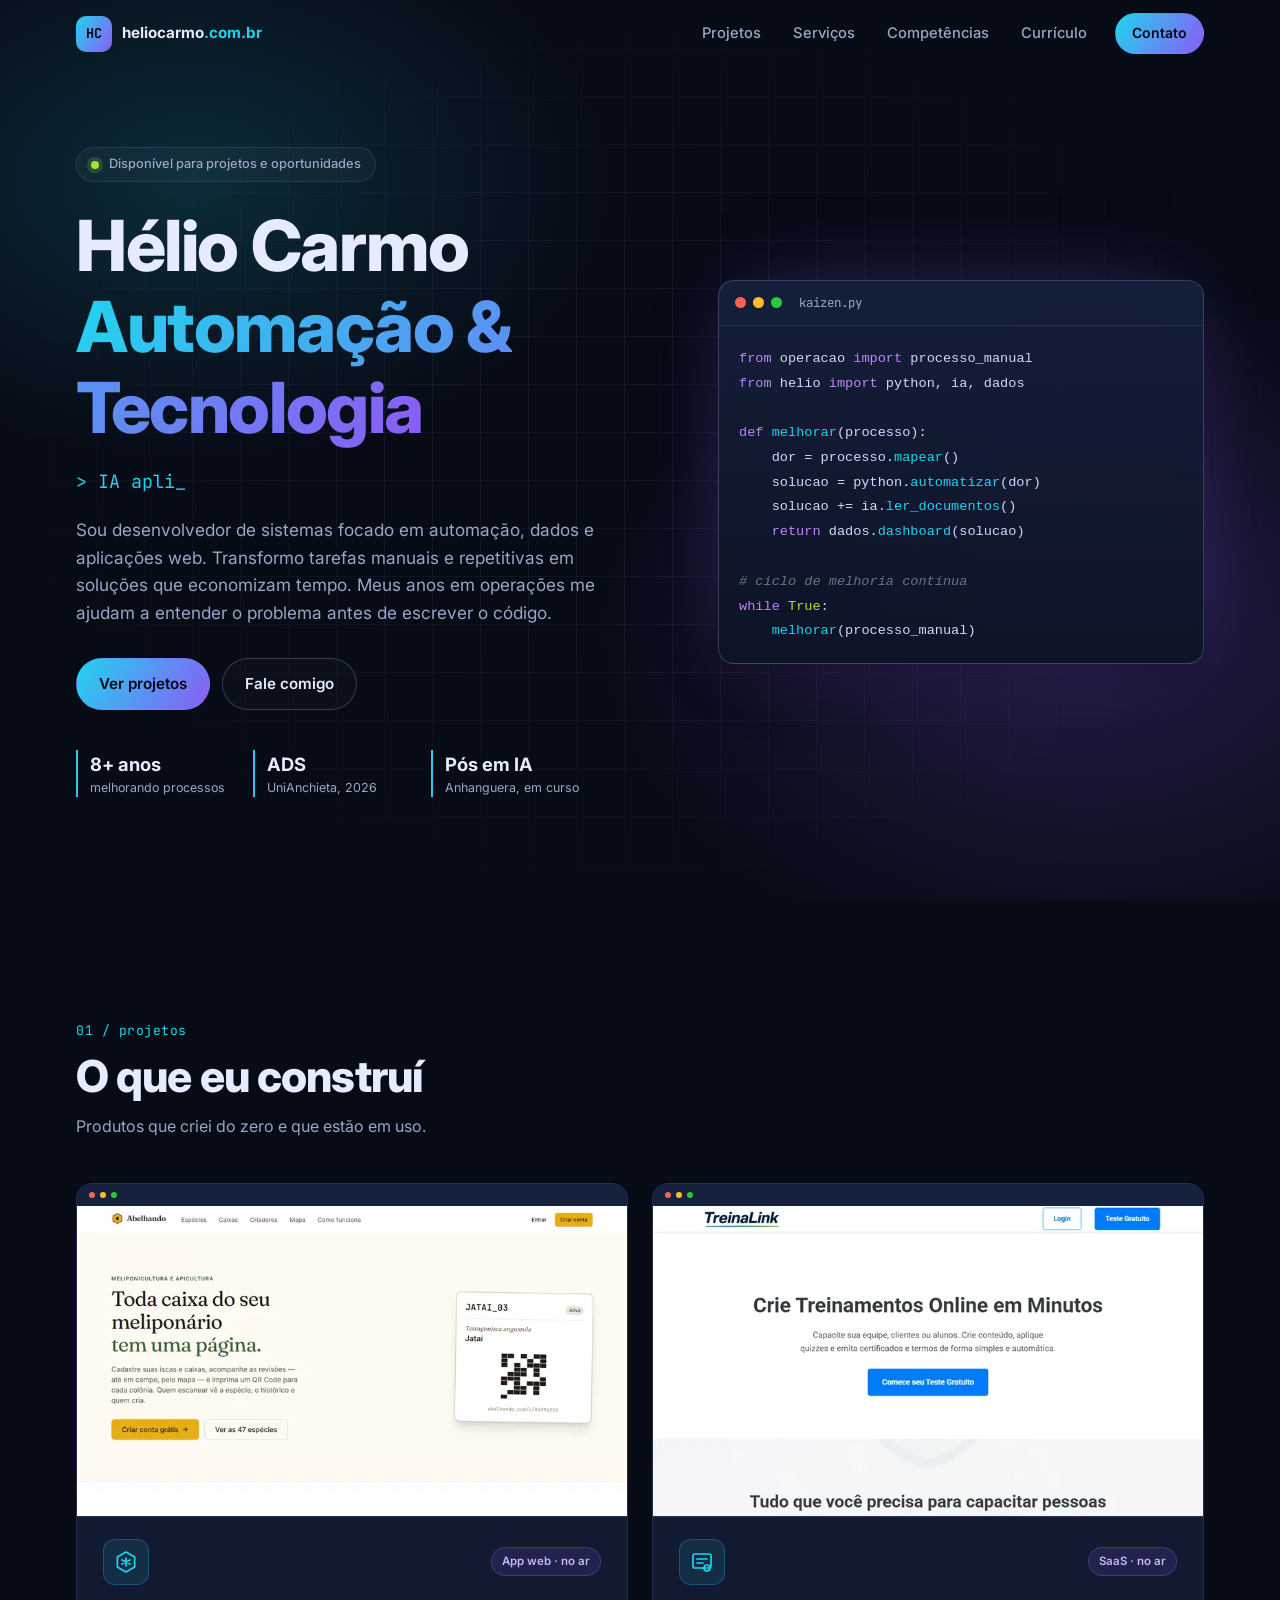
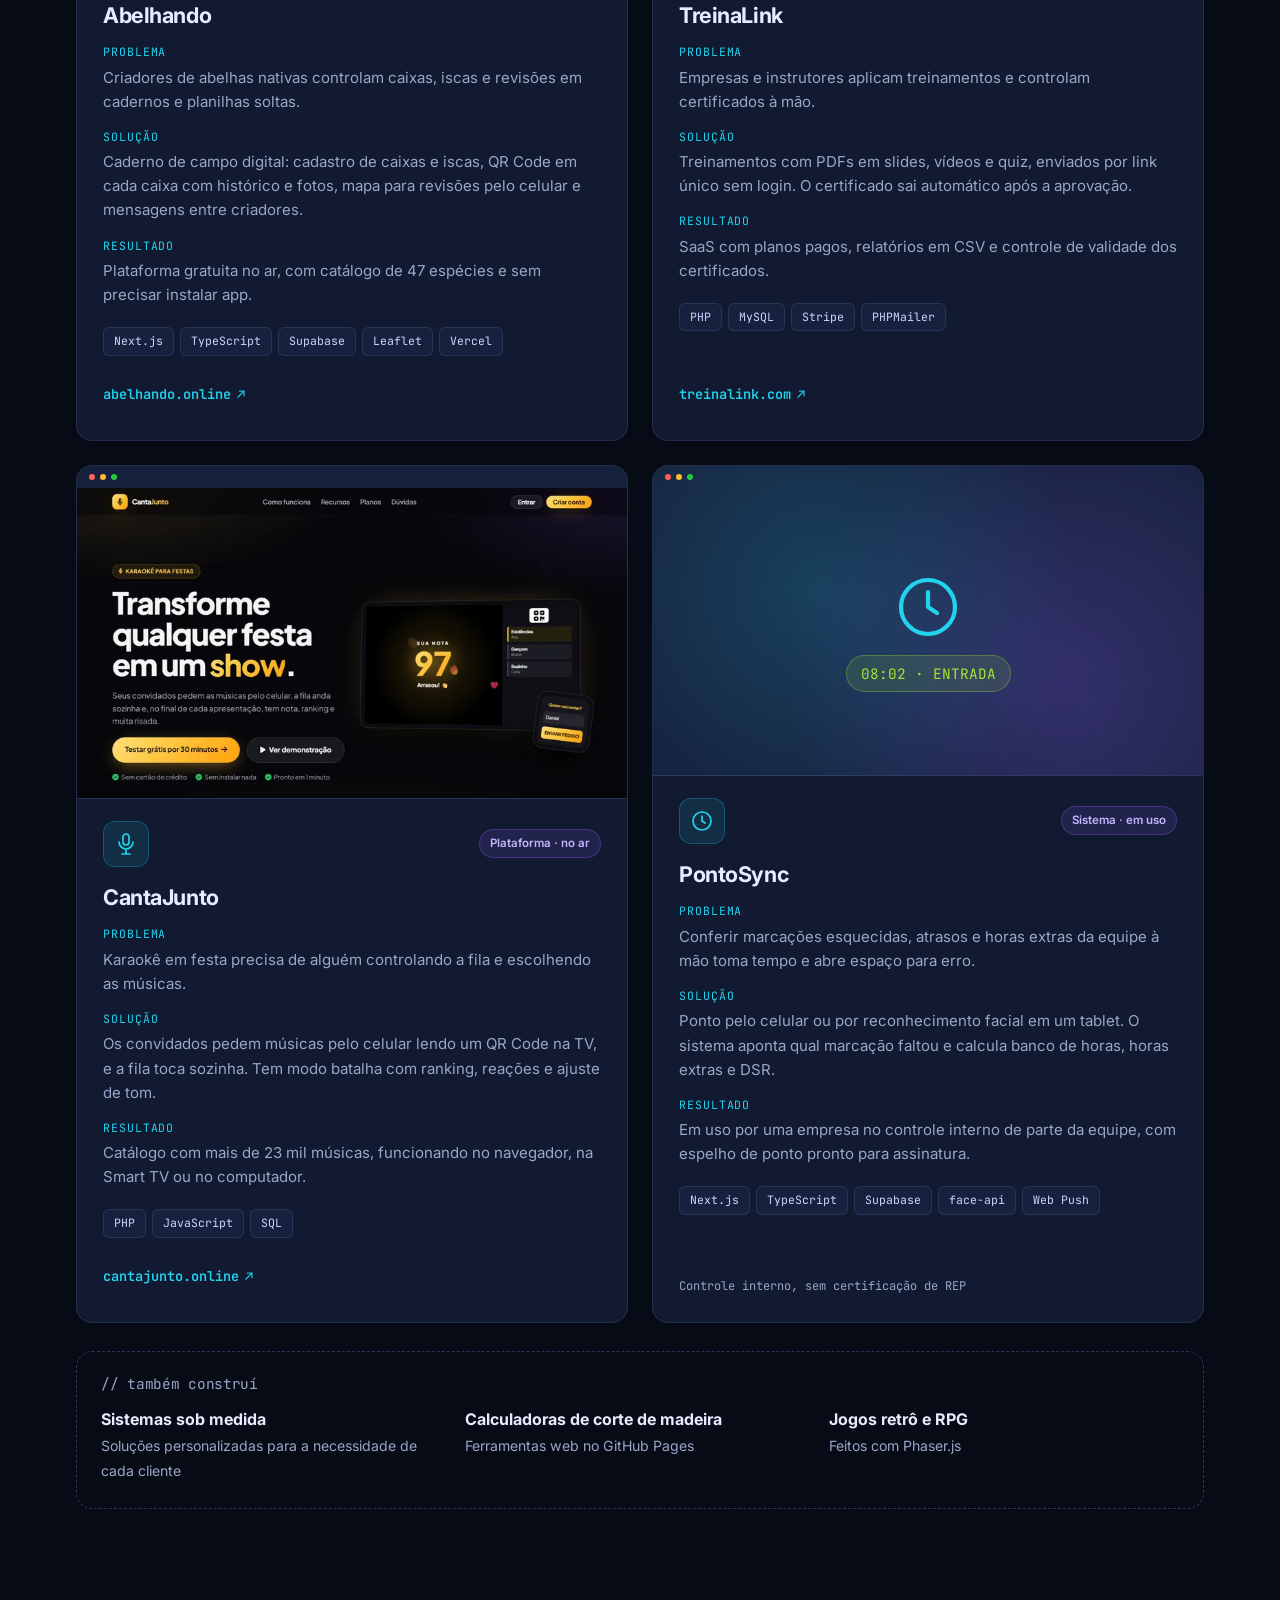
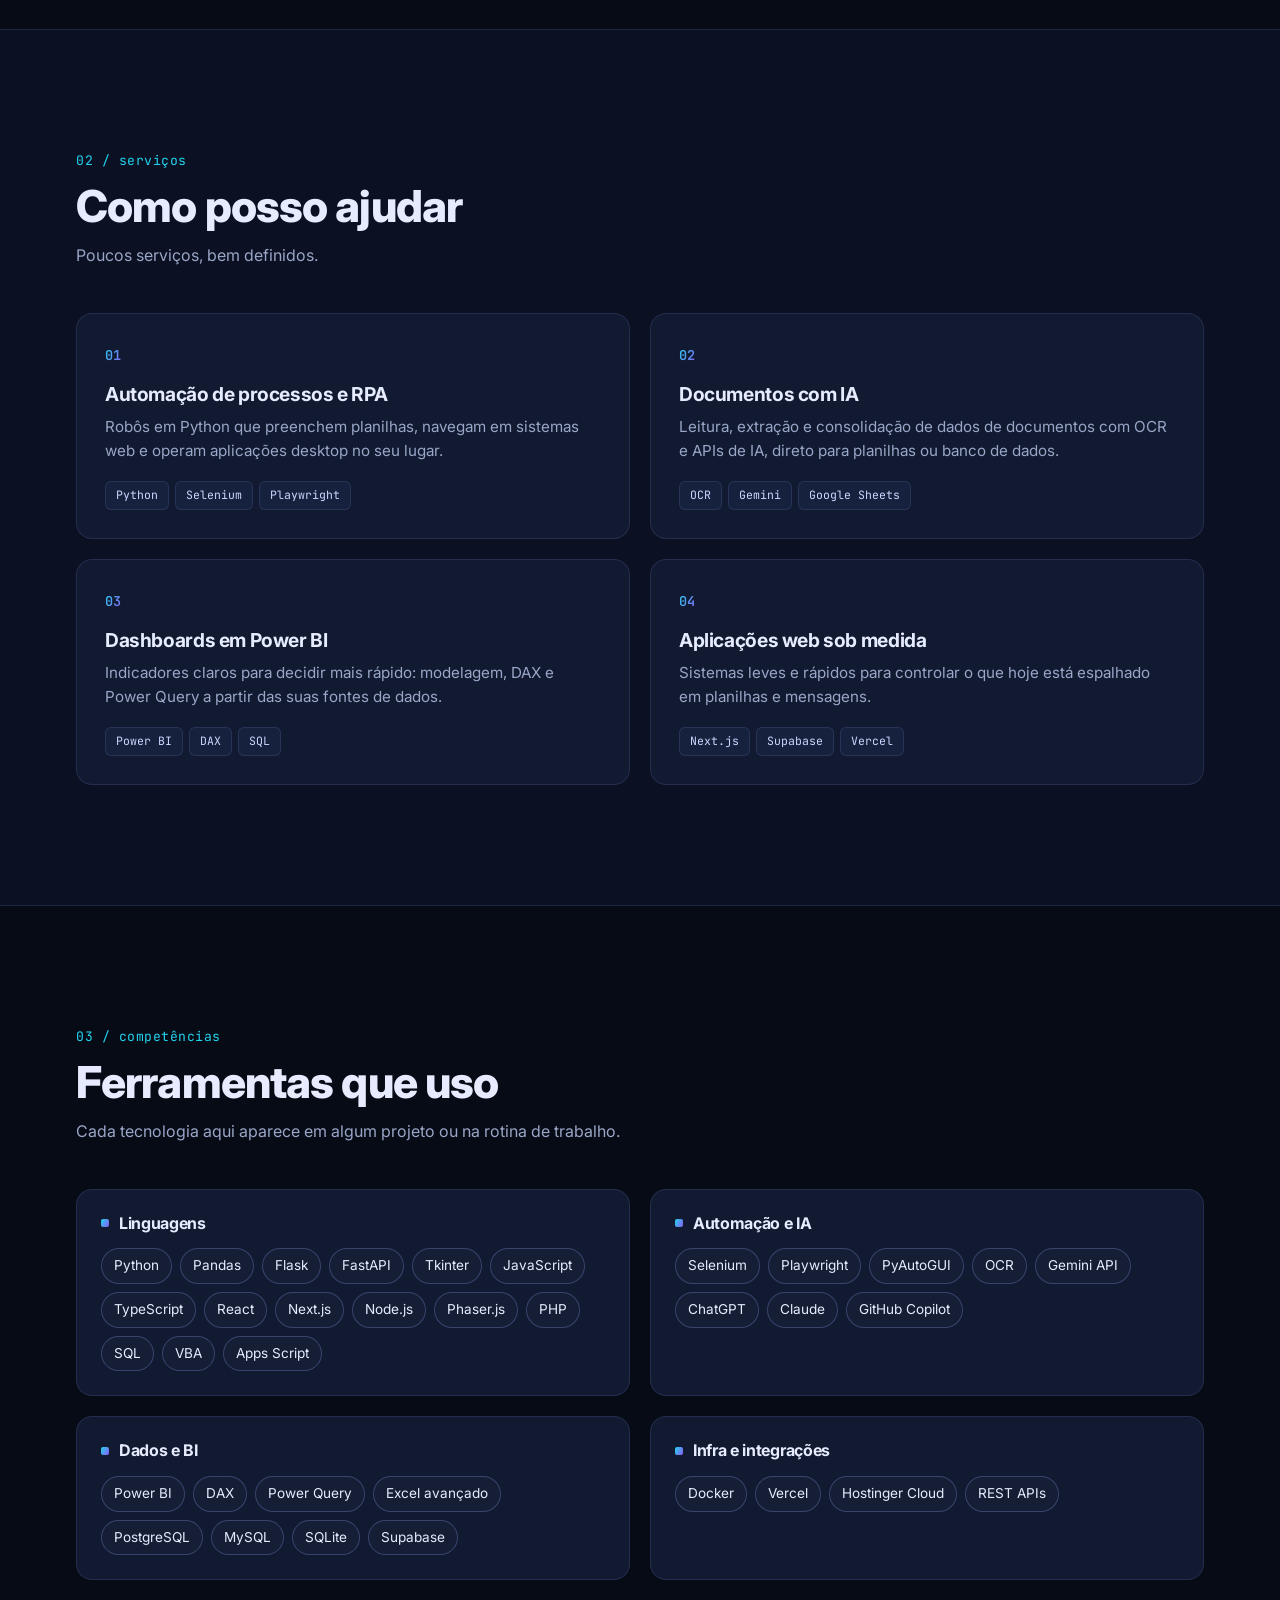
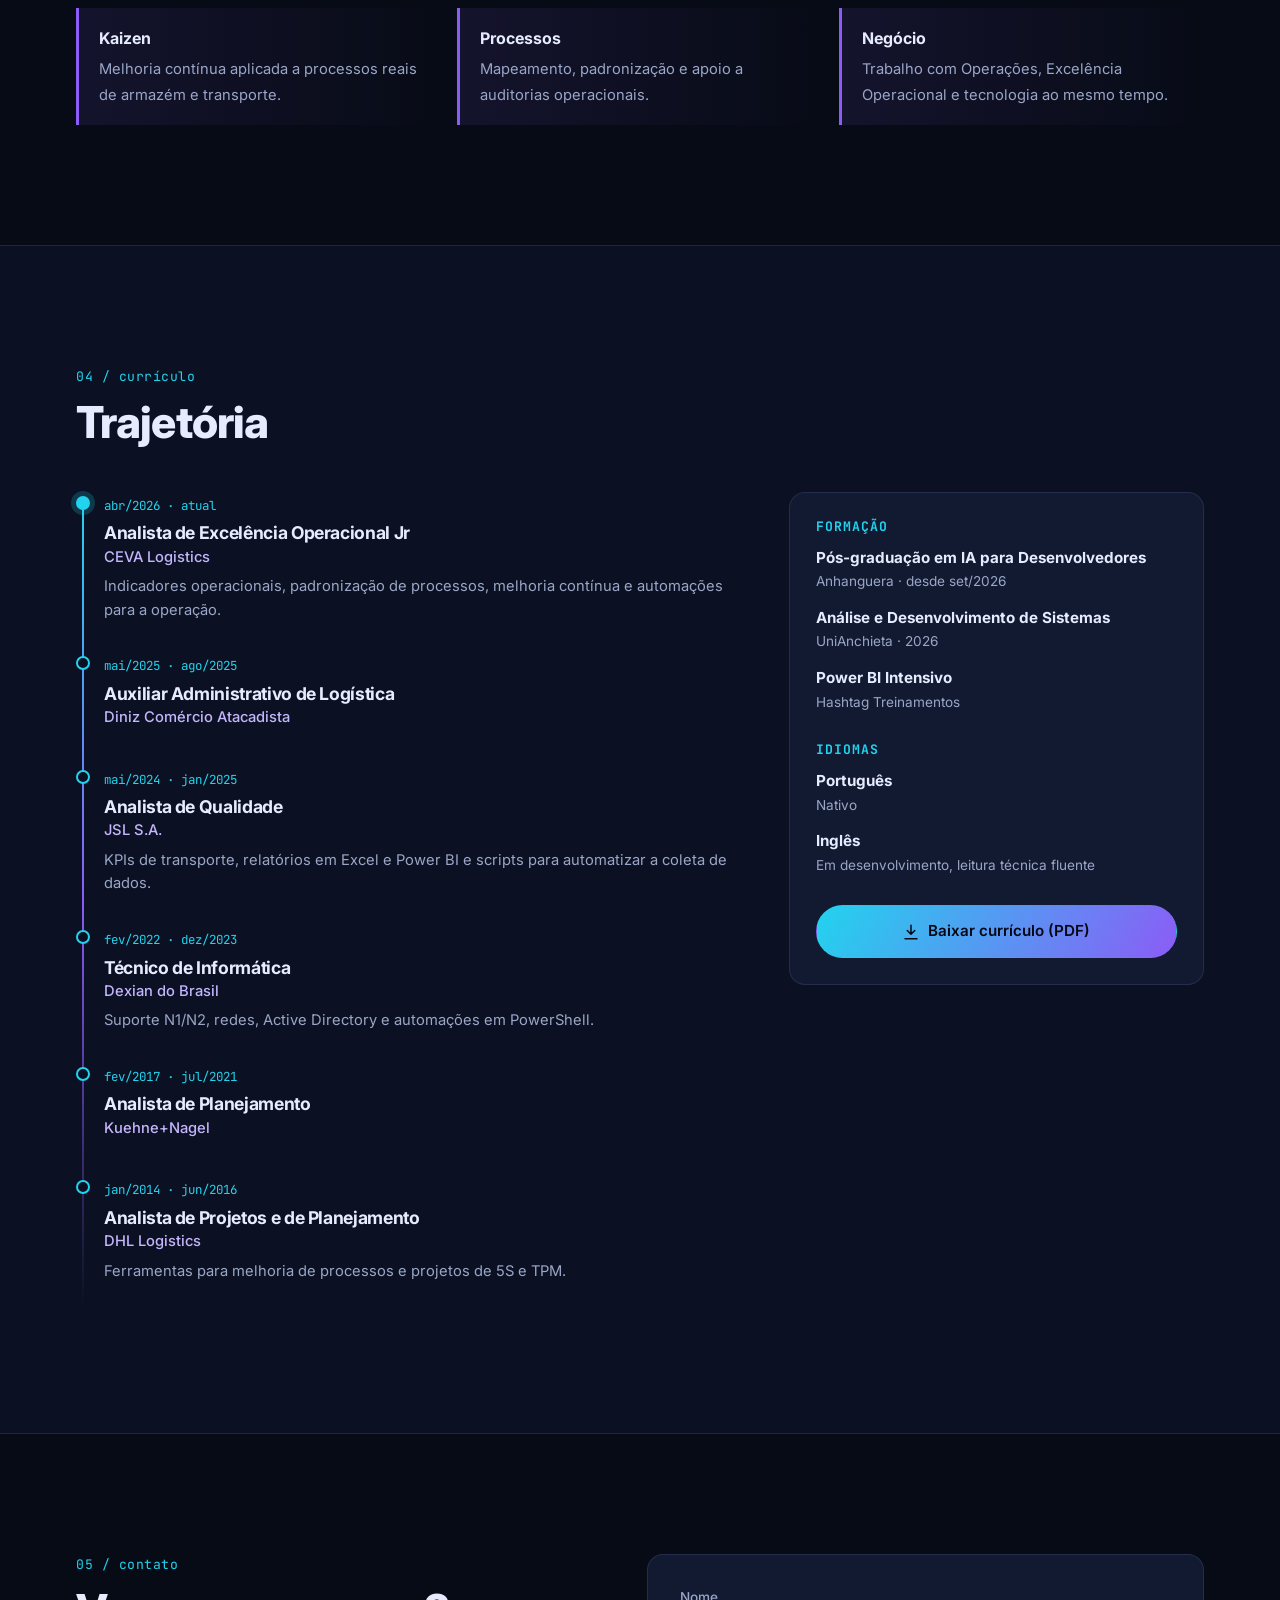
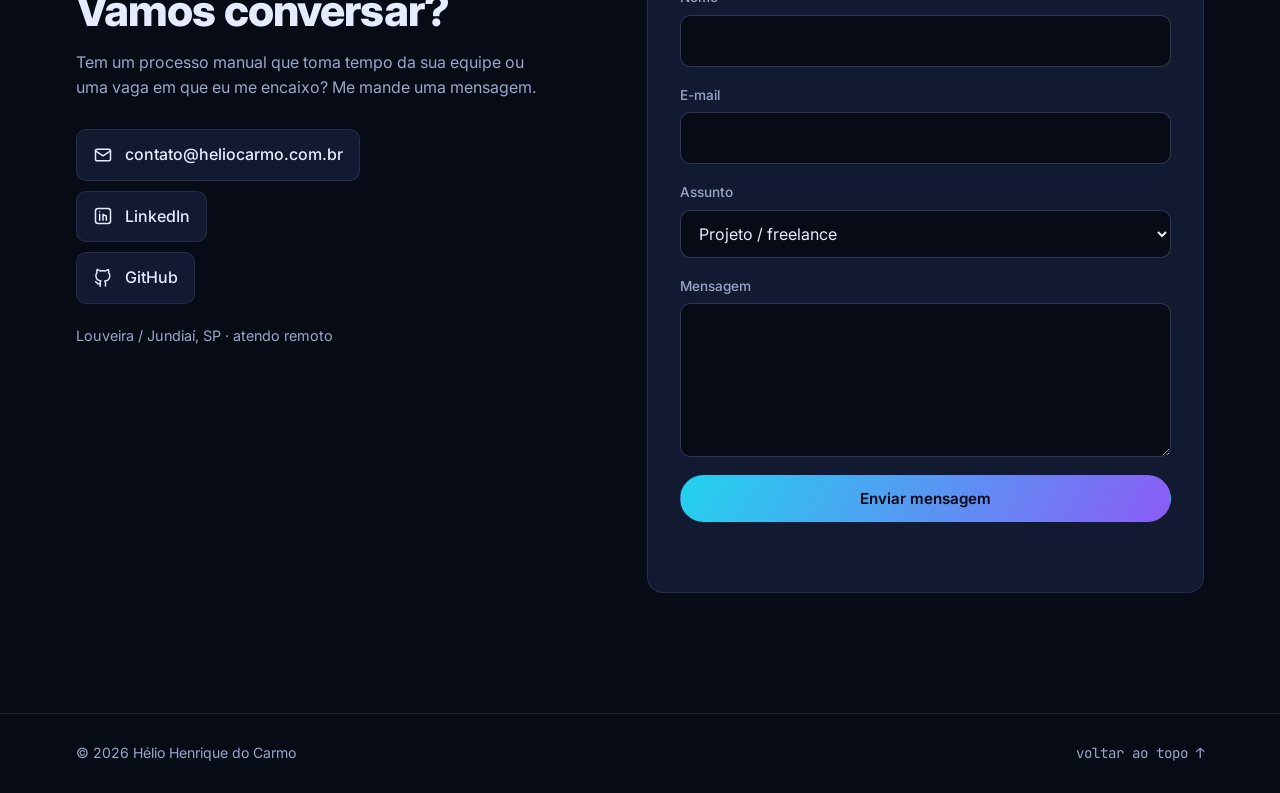
==== commit b4cb16ec: "Adiciona PontoSync, currículo em PDF e corrige stack do TreinaLink Co-Authored-By: Claude Opus 5.5 <" ====
--- a/index.html
+++ b/index.html
@@ -97,7 +97,7 @@
         <header class="section__head reveal">
           <p class="kicker mono">01 / projetos</p>
           <h2>O que eu construí</h2>
-          <p class="section__sub">Produtos que criei do zero e que estão no ar.</p>
+          <p class="section__sub">Produtos que criei do zero e que estão em uso.</p>
         </header>
 
         <div class="projects">
@@ -137,7 +137,7 @@
               <dt>Solução</dt><dd>Treinamentos com PDFs em slides, vídeos e quiz, enviados por link único sem login. O certificado sai automático após a aprovação.</dd>
               <dt>Resultado</dt><dd>SaaS com planos pagos, relatórios em CSV e controle de validade dos certificados.</dd>
             </dl>
-            <ul class="stack"><li>Stripe</li><li>Web app</li><li>Google Ads</li></ul>
+            <ul class="stack"><li>PHP</li><li>MySQL</li><li>Stripe</li><li>PHPMailer</li></ul>
             <a class="project__link" href="https://treinalink.com" target="_blank" rel="noopener">treinalink.com <span aria-hidden="true">↗</span></a>
           </article>
 
@@ -160,6 +160,29 @@
             <ul class="stack"><li>PHP</li><li>JavaScript</li><li>SQL</li></ul>
             <a class="project__link" href="https://cantajunto.online" target="_blank" rel="noopener">cantajunto.online <span aria-hidden="true">↗</span></a>
           </article>
+
+          <article class="project reveal">
+            <figure class="project__shot project__shot--art" aria-hidden="true">
+              <div class="art-clock">
+                <svg viewBox="0 0 24 24"><circle cx="12" cy="12" r="9"/><path d="M12 7v5l3 2"/></svg>
+                <span class="mono">08:02 · ENTRADA</span>
+              </div>
+            </figure>
+            <div class="project__top">
+              <span class="project__icon" aria-hidden="true">
+                <svg viewBox="0 0 24 24"><circle cx="12" cy="12" r="9"/><path d="M12 7v5l3 2"/></svg>
+              </span>
+              <span class="badge">Sistema · em uso</span>
+            </div>
+            <h3>PontoSync</h3>
+            <dl class="case">
+              <dt>Problema</dt><dd>Conferir marcações esquecidas, atrasos e horas extras da equipe à mão toma tempo e abre espaço para erro.</dd>
+              <dt>Solução</dt><dd>Ponto pelo celular ou por reconhecimento facial em um tablet. O sistema aponta qual marcação faltou e calcula banco de horas, horas extras e DSR.</dd>
+              <dt>Resultado</dt><dd>Em uso por uma empresa no controle interno de parte da equipe, com espelho de ponto pronto para assinatura.</dd>
+            </dl>
+            <ul class="stack"><li>Next.js</li><li>TypeScript</li><li>Supabase</li><li>face-api</li><li>Web Push</li></ul>
+            <p class="project__note mono">Controle interno, sem certificação de REP</p>
+          </article>
         </div>
 
         <!-- Projetos de apoio: mostram curiosidade e variedade -->
--- a/styles.css
+++ b/styles.css
@@ -346,7 +346,7 @@
   .nav__menu .btn { margin: 0 0 0 8px; }
 
   .hero__grid { grid-template-columns: 1.1fr 0.9fr; }
-  .projects { grid-template-columns: repeat(3, 1fr); }
+  .projects { grid-template-columns: repeat(2, 1fr); gap: 24px; }
   .cv { grid-template-columns: 1.6fr 1fr; gap: 48px; }
   .contact { grid-template-columns: 1fr 1.1fr; gap: 64px; align-items: start; }
   .section { padding: 120px 0; }
@@ -382,3 +382,12 @@
 }
 .project__shot img { width: 100%; height: auto; aspect-ratio: 16 / 9; object-fit: cover; object-position: top; transition: transform .5s ease; }
 .project:hover .project__shot img { transform: scale(1.04); }
+
+/* Card sem print público (PontoSync): ilustração no lugar da imagem */
+.project__shot--art { aspect-ratio: 16 / 9; display: grid; place-items: center; padding-top: 22px;
+  background: radial-gradient(circle at 30% 40%, rgba(34,211,238,.18), transparent 60%),
+              radial-gradient(circle at 75% 70%, rgba(139,92,246,.25), transparent 60%), var(--surface-2); }
+.art-clock { display: grid; justify-items: center; gap: 12px; }
+.art-clock svg { width: 72px; height: 72px; fill: none; stroke: var(--cyan); stroke-width: 1.4; stroke-linecap: round; }
+.art-clock span { font-size: 0.9rem; padding: 6px 14px; border-radius: 999px; background: rgba(163,230,53,.12); color: var(--lime); border: 1px solid rgba(163,230,53,.3); }
+.project__note { margin-top: auto; font-size: 0.75rem; color: var(--text-muted); padding-top: 8px; }
